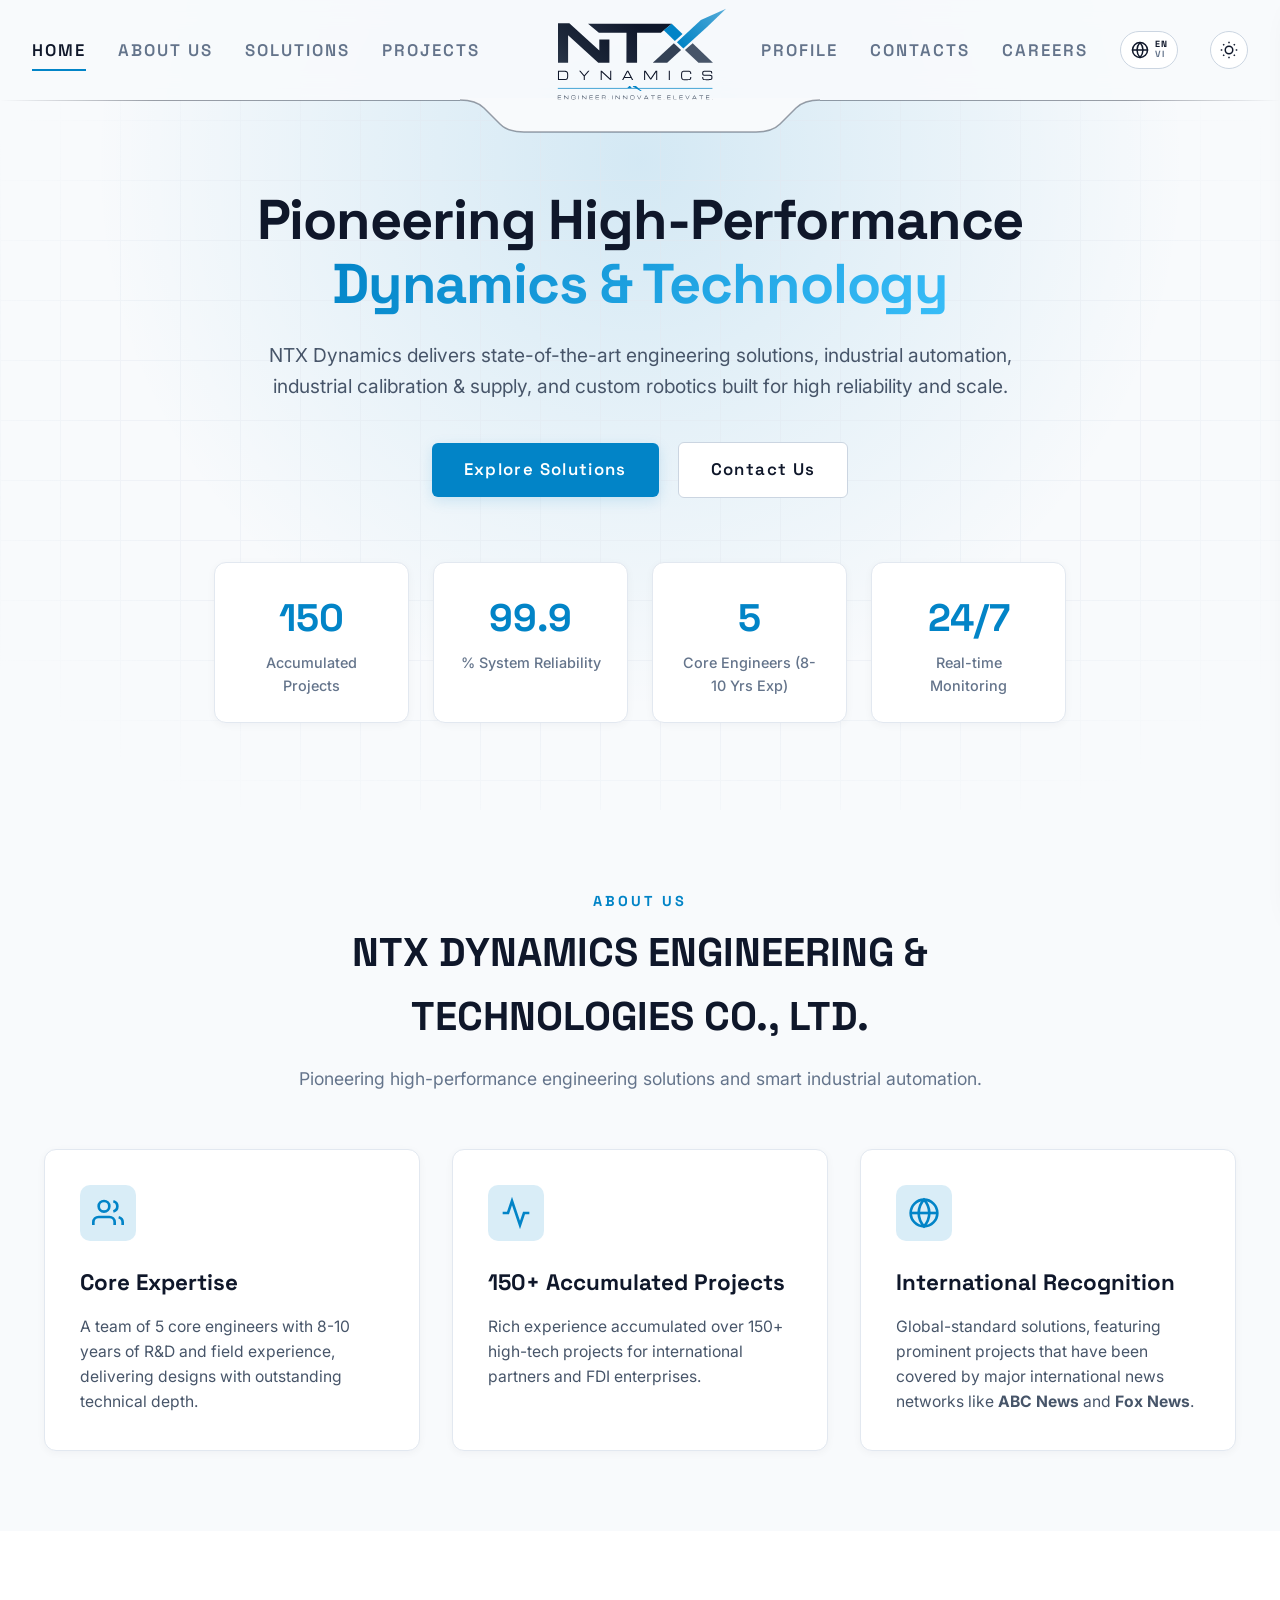
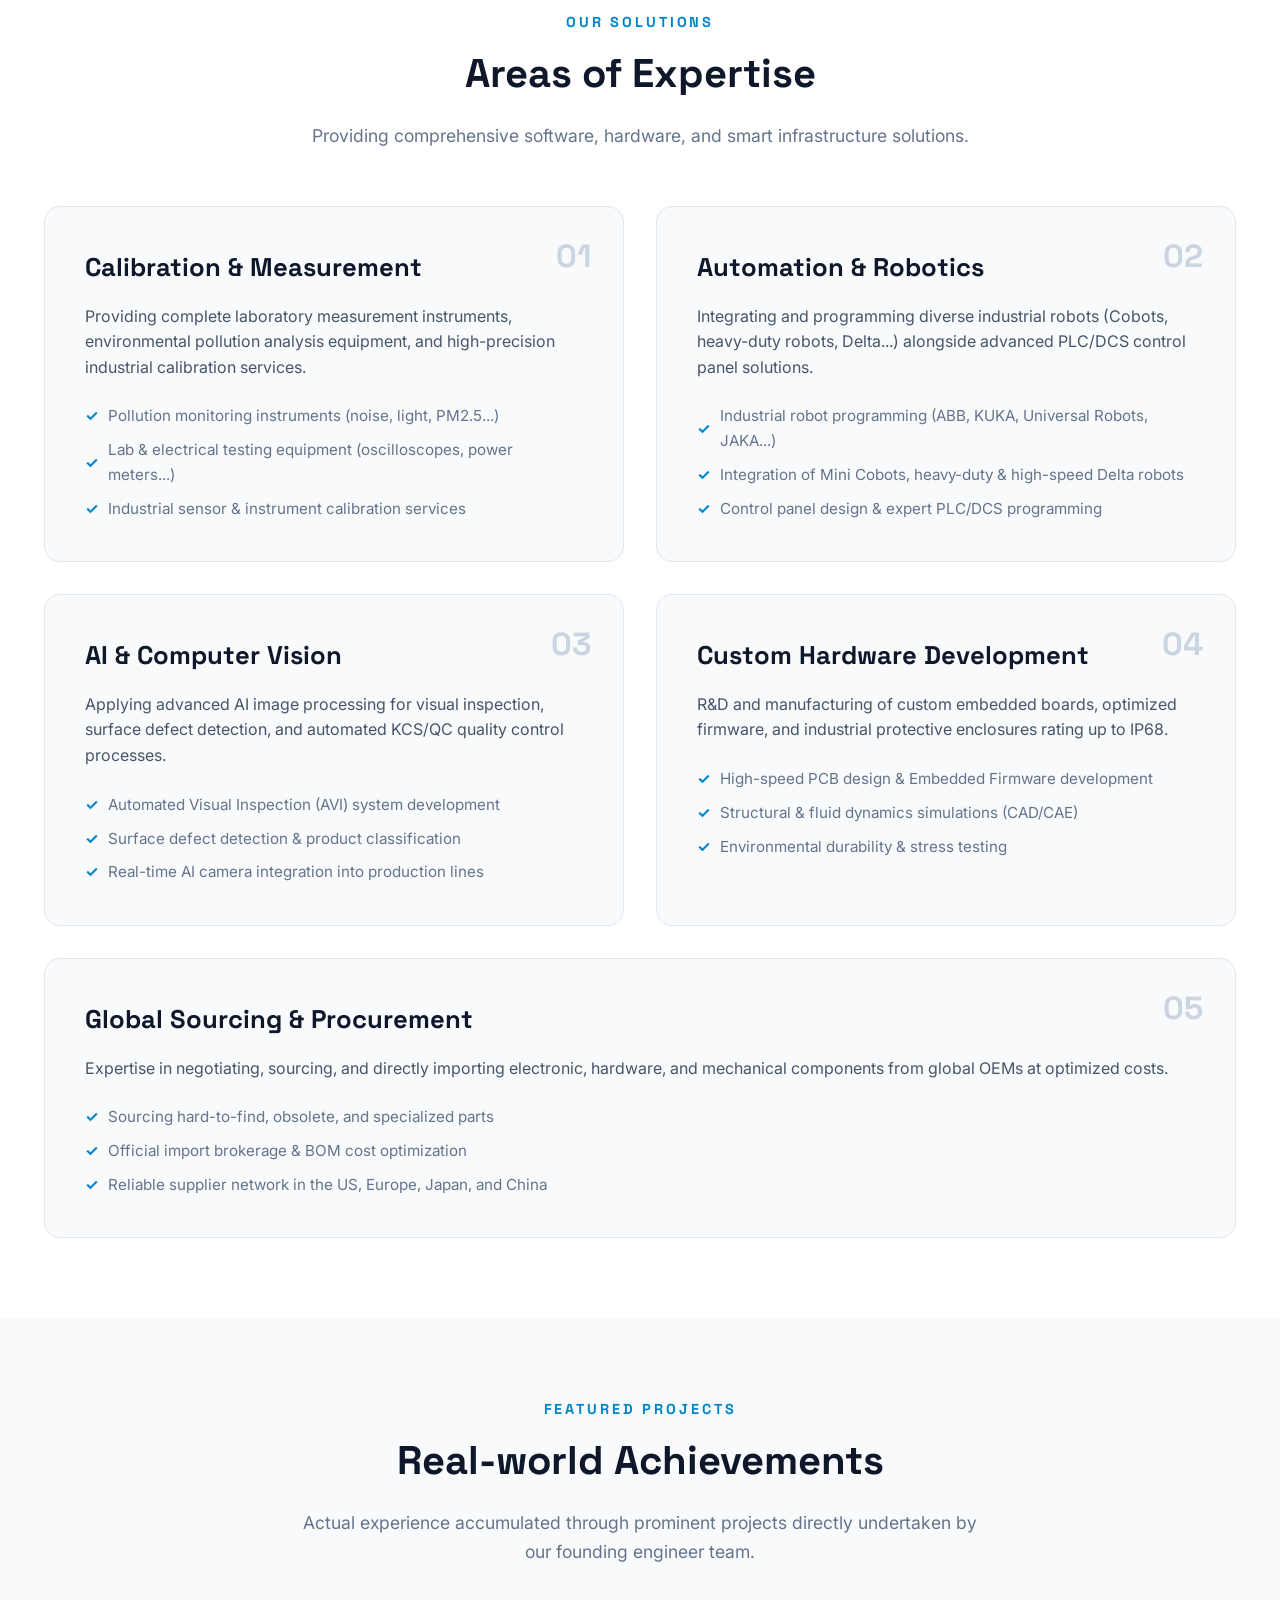
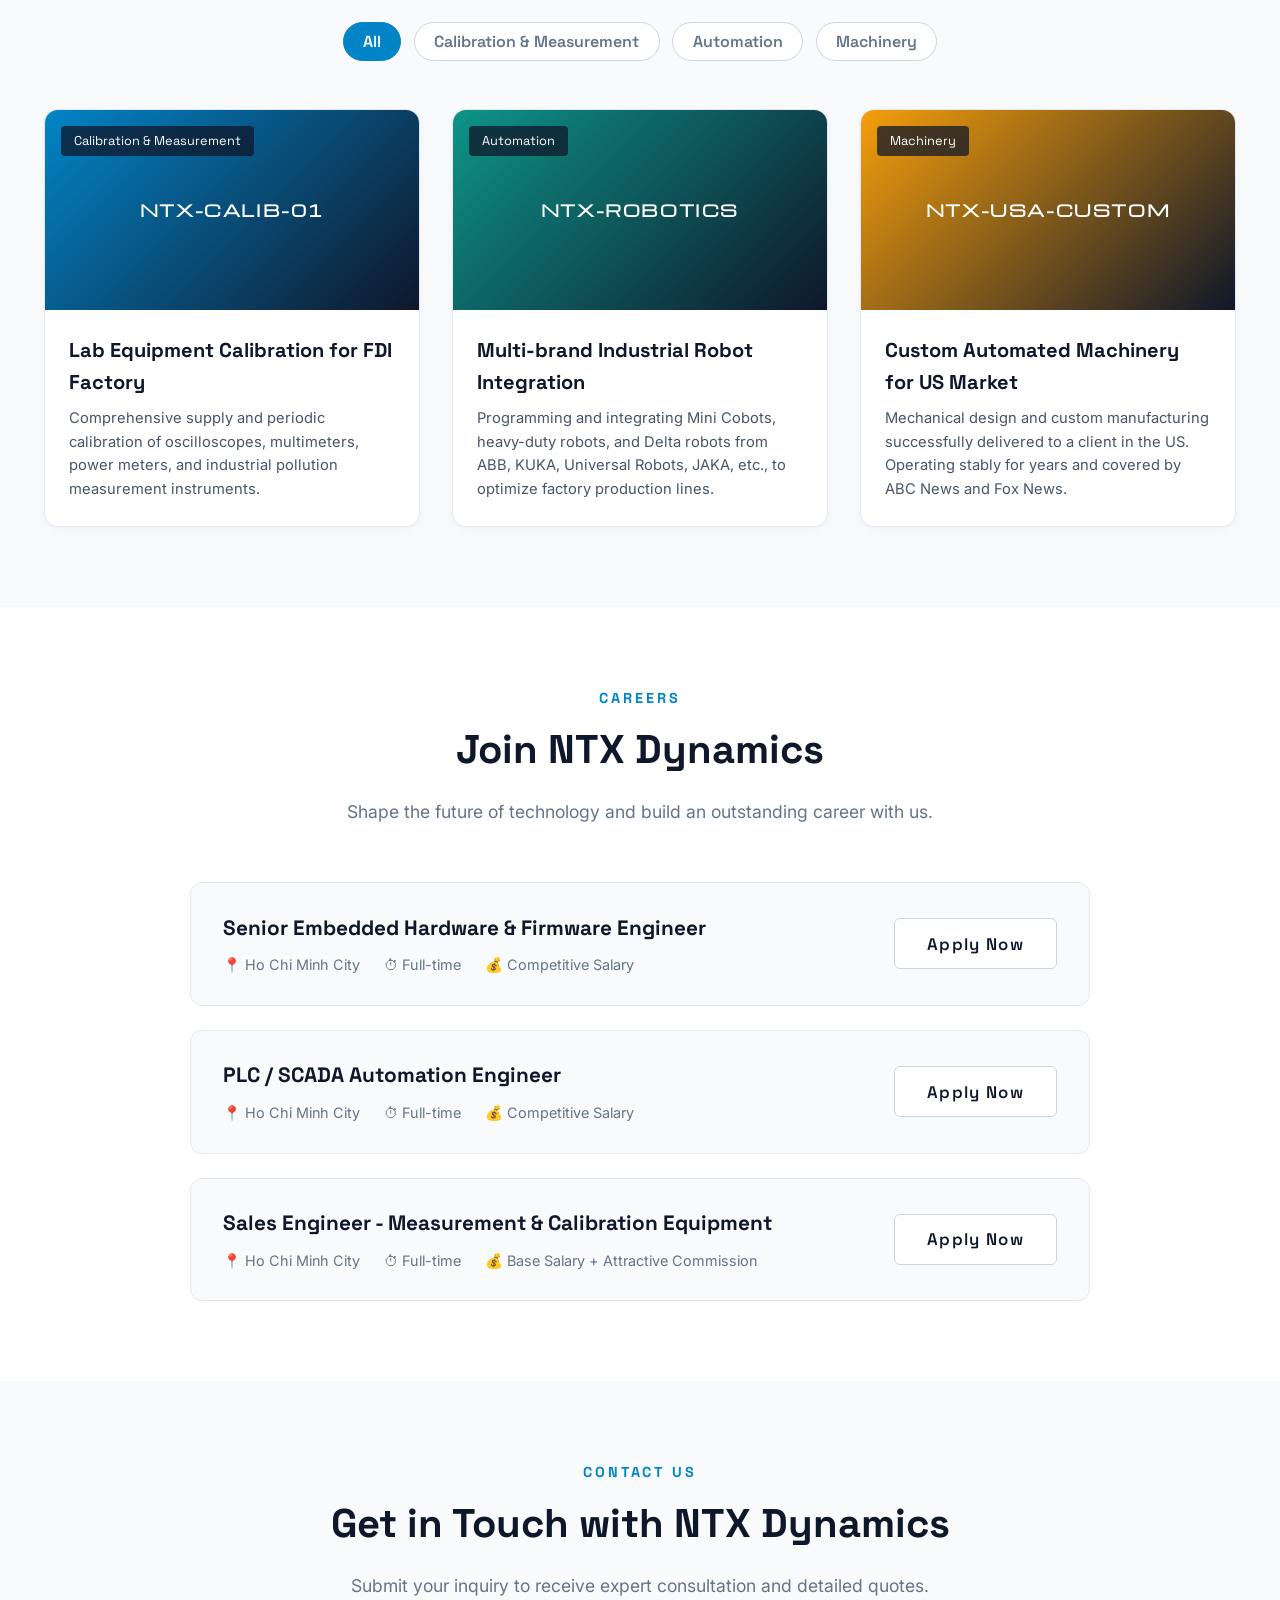
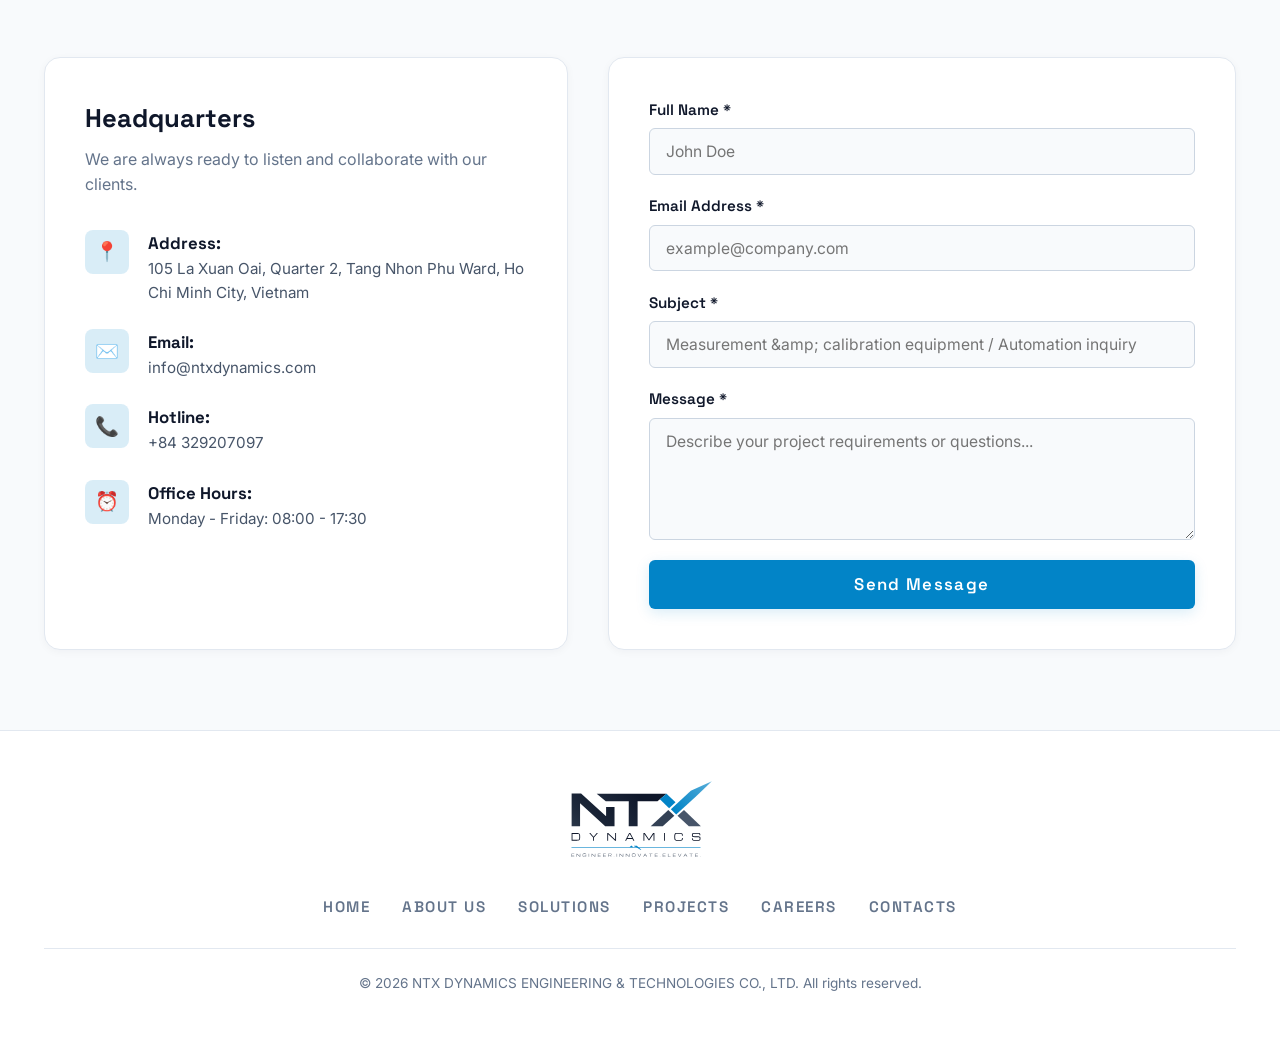
==== index.html @ a2fe502b "Add files via upload" ====
<!DOCTYPE html>
<html lang="vi">
<head>
  <meta charset="UTF-8" />
  <meta name="viewport" content="width=device-width, initial-scale=1.0" />
  <title>NTX Dynamics | Engineer. Innovate. Elevate.</title>
  <meta name="description" content="NTX Dynamics - Leading provider of industrial engineering, calibration and measurement equipment supply, AI automation, and advanced tech dynamics." />
  <!-- Google Fonts -->
  <link rel="preconnect" href="https://fonts.googleapis.com">
  <link rel="preconnect" href="https://fonts.gstatic.com" crossorigin>
  <link href="https://fonts.googleapis.com/css2?family=Inter:wght@300;400;500;600;700&family=Michroma&family=Space+Grotesk:wght@500;600;700&display=swap" rel="stylesheet">
  <link rel="stylesheet" href="styles.css" />
</head>
<body class="light-theme">

  <!-- TOP NOTCHED HEADER NAVIGATION -->
  <header class="site-header" id="site-header">
    <div class="header-inner">
      <nav class="nav-group nav-left">
        <a href="#home" class="nav-link active" data-i18n="nav_home">HOME</a>
        <a href="#about" class="nav-link" data-i18n="nav_about">ABOUT US</a>
        <a href="#solutions" class="nav-link" data-i18n="nav_solutions">SOLUTIONS</a>
        <a href="#projects" class="nav-link" data-i18n="nav_projects">PROJECTS</a>
      </nav>

      <div class="notch-center-container">
        <div class="notch-frame">
          <a href="#home" class="notch-logo-link" title="NTX Dynamics">
            <img src="logo-light.svg" alt="NTX Dynamics Logo" id="header-logo" class="header-logo" />
          </a>
        </div>
      </div>

      <nav class="nav-group nav-right">
        <a href="profile.html" class="nav-link" data-i18n="nav_profile">PROFILE</a>
        <a href="#contacts" class="nav-link" data-i18n="nav_contacts">CONTACTS</a>
        <a href="#careers" class="nav-link" data-i18n="nav_careers">CAREERS</a>
        
        <!-- LANGUAGE SWITCHER -->
        <button id="lang-toggle" class="lang-toggle-btn" title="Switch Language / Chọn ngôn ngữ">
          <svg class="globe-icon" viewBox="0 0 24 24" width="18" height="18" fill="none" stroke="currentColor" stroke-width="2" stroke-linecap="round" stroke-linejoin="round">
            <circle cx="12" cy="12" r="10"></circle>
            <line x1="2" y1="12" x2="22" y2="12"></line>
            <path d="M12 2a15.3 15.3 0 0 1 4 10 15.3 15.3 0 0 1-4 10 15.3 15.3 0 0 1-4-10 15.3 15.3 0 0 1 4-10z"></path>
          </svg>
          <div class="lang-text-stack">
            <span class="lang-en active">EN</span>
            <span class="lang-vi">VI</span>
          </div>
        </button>

        <button id="theme-toggle" class="theme-toggle-btn" title="Toggle light/dark mode">
          <svg class="sun-icon" viewBox="0 0 24 24" width="18" height="18" fill="none" stroke="currentColor" stroke-width="2"><circle cx="12" cy="12" r="5"></circle><path d="M12 1v2M12 21v2M4.22 4.22l1.42 1.42M18.36 18.36l1.42 1.42M1 12h2M21 12h2M4.22 19.78l1.42-1.42M18.36 5.64l1.42-1.42"></path></svg>
          <svg class="moon-icon" viewBox="0 0 24 24" width="18" height="18" fill="none" stroke="currentColor" stroke-width="2"><path d="M21 12.79A9 9 0 1 1 11.21 3 7 7 0 0 0 21 12.79z"></path></svg>
        </button>
        <button id="mobile-menu-btn" class="mobile-menu-btn" aria-label="Open Navigation Menu">
          <span></span><span></span><span></span>
        </button>
      </nav>
    </div>

    <!-- HEADER NOTCH BORDER LINE (45° SLOPES, ROUNDED CORNERS, FADED EDGES) -->
    <div class="header-notch-line-wrapper">
      <div class="notch-line-left"></div>
      <svg class="header-notch-svg" viewBox="0 0 360 36">
        <path class="header-notch-fill" d="M 0,0 L 360,0 L 360,2 Q 344,2 336,10 L 320,26 Q 312,34 296,34 L 64,34 Q 48,34 40,26 L 24,10 Q 16,2 0,2 Z" />
        <path class="header-notch-path" d="M 0,2 Q 16,2 24,10 L 40,26 Q 48,34 64,34 L 296,34 Q 312,34 320,26 L 336,10 Q 344,2 360,2" />
      </svg>
      <div class="notch-line-right"></div>
    </div>
  </header>

  <!-- MOBILE NAVIGATION DRAWER -->
  <div class="mobile-nav-overlay" id="mobile-nav-overlay"></div>
  <div class="mobile-nav-drawer" id="mobile-nav-drawer">
    <div class="mobile-drawer-header">
      <img src="logo-light.svg" alt="NTX Dynamics Logo" class="mobile-logo" id="mobile-logo" />
      <button class="mobile-close-btn" id="mobile-close-btn">&times;</button>
    </div>
    <ul class="mobile-nav-links">
      <li><a href="#home" class="mobile-link active" data-i18n="nav_home">HOME</a></li>
      <li><a href="#about" class="mobile-link" data-i18n="nav_about">ABOUT US</a></li>
      <li><a href="#solutions" class="mobile-link" data-i18n="nav_solutions">SOLUTIONS</a></li>
      <li><a href="#projects" class="mobile-link" data-i18n="nav_projects">PROJECTS</a></li>
      <li><a href="profile.html" class="mobile-link" data-i18n="nav_profile">PROFILE</a></li>
      <li><a href="#contacts" class="mobile-link" data-i18n="nav_contacts">CONTACTS</a></li>
      <li><a href="#careers" class="mobile-link" data-i18n="nav_careers">CAREERS</a></li>
    </ul>
  </div>

  <!-- MAIN CONTENT -->
  <main>
    <!-- HERO SECTION -->
    <section id="home" class="hero-section">
      <div class="hero-bg-grid"></div>
      <div class="hero-glow"></div>
      <div class="container hero-container">
        <h1 class="hero-title" data-i18n="hero_title">Pioneering High-Performance <span class="accent-text">Dynamics & Technology</span></h1>
        <p class="hero-subtitle" data-i18n="hero_subtitle">
          NTX Dynamics delivers state-of-the-art engineering solutions, industrial automation, industrial calibration & supply, and custom robotics built for high reliability and scale.
        </p>

        <div class="hero-actions">
          <a href="#solutions" class="btn btn-primary" data-i18n="btn_explore">Explore Solutions</a>
          <a href="#contacts" class="btn btn-outline" data-i18n="btn_contact">Contact Us</a>
        </div>

        <!-- METRICS COUNTER BAR -->
        <div class="metrics-grid">
          <div class="metric-card">
            <div class="metric-number" data-target="150">0</div>
            <div class="metric-label" data-i18n="metric_projects">Accumulated Projects</div>
          </div>
          <div class="metric-card">
            <div class="metric-number" data-target="99.9">0</div>
            <div class="metric-label" data-i18n="metric_reliability">% System Reliability</div>
          </div>
          <div class="metric-card">
            <div class="metric-number" data-target="5">0</div>
            <div class="metric-label" data-i18n="metric_engineers">Core Engineers (8-10 Yrs Exp)</div>
          </div>
          <div class="metric-card">
            <div class="metric-number" data-target="24" data-suffix="/7">0</div>
            <div class="metric-label" data-i18n="metric_monitoring">Real-time Monitoring</div>
          </div>
        </div>
      </div>
    </section>

    <!-- ABOUT US SECTION -->
    <section id="about" class="about-section">
      <div class="container">
        <div class="section-header">
          <span class="section-tag" data-i18n="tag_about">ABOUT US</span>
          <h2 class="section-title" data-i18n="title_about">NTX DYNAMICS ENGINEERING &amp; TECHNOLOGIES CO., LTD.</h2>
          <p class="section-desc" data-i18n="desc_about">Pioneering high-performance engineering solutions and smart industrial automation.</p>
        </div>

        <div class="about-grid">
          <div class="about-card">
            <div class="about-icon">
              <svg viewBox="0 0 24 24" width="32" height="32" fill="none" stroke="currentColor" stroke-width="2"><path d="M17 21v-2a4 4 0 0 0-4-4H5a4 4 0 0 0-4 4v2"></path><circle cx="9" cy="7" r="4"></circle><path d="M23 21v-2a4 4 0 0 0-3-3.87"></path><path d="M16 3.13a4 4 0 0 1 0 7.75"></path></svg>
            </div>
            <h3 data-i18n="about_card1_title">Core Expertise</h3>
            <p data-i18n="about_card1_desc">A team of 5 core engineers with 8-10 years of R&D and field experience, delivering designs with outstanding technical depth.</p>
          </div>

          <div class="about-card">
            <div class="about-icon">
              <svg viewBox="0 0 24 24" width="32" height="32" fill="none" stroke="currentColor" stroke-width="2"><polyline points="22 12 18 12 15 21 9 3 6 12 2 12"></polyline></svg>
            </div>
            <h3 data-i18n="about_card2_title">150+ Accumulated Projects</h3>
            <p data-i18n="about_card2_desc">Rich experience accumulated over 150+ high-tech projects for international partners and FDI enterprises.</p>
          </div>

          <div class="about-card">
            <div class="about-icon">
              <svg viewBox="0 0 24 24" width="32" height="32" fill="none" stroke="currentColor" stroke-width="2"><circle cx="12" cy="12" r="10"></circle><line x1="2" y1="12" x2="22" y2="12"></line><path d="M12 2a15.3 15.3 0 0 1 4 10 15.3 15.3 0 0 1-4 10 15.3 15.3 0 0 1-4-10 15.3 15.3 0 0 1 4-10z"></path></svg>
            </div>
            <h3 data-i18n="about_card3_title">International Recognition</h3>
            <p data-i18n="about_card3_desc">Global-standard solutions, featuring prominent projects that have been covered by major international news networks like <strong>ABC News</strong> and <strong>Fox News</strong>.</p>
          </div>
        </div>
      </div>
    </section>

    <!-- SOLUTIONS SECTION -->
    <section id="solutions" class="solutions-section">
      <div class="container">
        <div class="section-header">
          <span class="section-tag" data-i18n="tag_solutions">OUR SOLUTIONS</span>
          <h2 class="section-title" data-i18n="title_solutions">Areas of Expertise</h2>
          <p class="section-desc" data-i18n="desc_solutions">Providing comprehensive software, hardware, and smart infrastructure solutions.</p>
        </div>

        <div class="solutions-grid">
          <div class="solution-card">
            <div class="solution-badge">01</div>
            <h3 data-i18n="sol1_title">Calibration &amp; Measurement</h3>
            <p data-i18n="sol1_desc">Providing complete laboratory measurement instruments, environmental pollution analysis equipment, and high-precision industrial calibration services.</p>
            <ul class="solution-list">
              <li data-i18n="sol1_li1">Pollution monitoring instruments (noise, light, PM2.5...)</li>
              <li data-i18n="sol1_li2">Lab &amp; electrical testing equipment (oscilloscopes, power meters...)</li>
              <li data-i18n="sol1_li3">Industrial sensor &amp; instrument calibration services</li>
            </ul>
          </div>

          <div class="solution-card">
            <div class="solution-badge">02</div>
            <h3 data-i18n="sol2_title">Automation &amp; Robotics</h3>
            <p data-i18n="sol2_desc">Integrating and programming diverse industrial robots (Cobots, heavy-duty robots, Delta...) alongside advanced PLC/DCS control panel solutions.</p>
            <ul class="solution-list">
              <li data-i18n="sol2_li1">Industrial robot programming (ABB, KUKA, Universal Robots, JAKA...)</li>
              <li data-i18n="sol2_li2">Integration of Mini Cobots, heavy-duty &amp; high-speed Delta robots</li>
              <li data-i18n="sol2_li3">Control panel design &amp; expert PLC/DCS programming</li>
            </ul>
          </div>

          <div class="solution-card">
            <div class="solution-badge">03</div>
            <h3 data-i18n="sol3_title">AI &amp; Computer Vision</h3>
            <p data-i18n="sol3_desc">Applying advanced AI image processing for visual inspection, surface defect detection, and automated KCS/QC quality control processes.</p>
            <ul class="solution-list">
              <li data-i18n="sol3_li1">Automated Visual Inspection (AVI) system development</li>
              <li data-i18n="sol3_li2">Surface defect detection &amp; product classification</li>
              <li data-i18n="sol3_li3">Real-time AI camera integration into production lines</li>
            </ul>
          </div>

          <div class="solution-card">
            <div class="solution-badge">04</div>
            <h3 data-i18n="sol4_title">Custom Hardware Development</h3>
            <p data-i18n="sol4_desc">R&amp;D and manufacturing of custom embedded boards, optimized firmware, and industrial protective enclosures rating up to IP68.</p>
            <ul class="solution-list">
              <li data-i18n="sol4_li1">High-speed PCB design &amp; Embedded Firmware development</li>
              <li data-i18n="sol4_li2">Structural &amp; fluid dynamics simulations (CAD/CAE)</li>
              <li data-i18n="sol4_li3">Environmental durability &amp; stress testing</li>
            </ul>
          </div>

          <div class="solution-card full-width">
            <div class="solution-badge">05</div>
            <h3 data-i18n="sol5_title">Global Sourcing &amp; Procurement</h3>
            <p data-i18n="sol5_desc">Expertise in negotiating, sourcing, and directly importing electronic, hardware, and mechanical components from global OEMs at optimized costs.</p>
            <ul class="solution-list">
              <li data-i18n="sol5_li1">Sourcing hard-to-find, obsolete, and specialized parts</li>
              <li data-i18n="sol5_li2">Official import brokerage &amp; BOM cost optimization</li>
              <li data-i18n="sol5_li3">Reliable supplier network in the US, Europe, Japan, and China</li>
            </ul>
          </div>
        </div>
      </div>
    </section>

    <!-- PROJECTS SECTION -->
    <section id="projects" class="projects-section">
      <div class="container">
        <div class="section-header">
          <span class="section-tag" data-i18n="tag_projects">FEATURED PROJECTS</span>
          <h2 class="section-title" data-i18n="title_projects">Real-world Achievements</h2>
          <p class="section-desc" data-i18n="desc_projects">Actual experience accumulated through prominent projects directly undertaken by our founding engineer team.</p>
        </div>

        <!-- Filter Controls -->
        <div class="project-filters">
          <button class="filter-btn active" data-filter="all" data-i18n="filter_all">All</button>
          <button class="filter-btn" data-filter="calibration" data-i18n="filter_calibration">Calibration &amp; Measurement</button>
          <button class="filter-btn" data-filter="automation" data-i18n="filter_automation">Automation</button>
          <button class="filter-btn" data-filter="machinery" data-i18n="filter_machinery">Machinery</button>
        </div>

        <div class="projects-grid">
          <div class="project-card" data-category="calibration">
            <div class="project-img-box">
              <div class="project-img-placeholder calib-bg">
                <span>NTX-CALIB-01</span>
              </div>
              <span class="project-category" data-i18n="filter_calibration">Calibration &amp; Measurement</span>
            </div>
            <div class="project-content">
              <h3 data-i18n="proj1_title">Lab Equipment Calibration for FDI Factory</h3>
              <p data-i18n="proj1_desc">Comprehensive supply and periodic calibration of oscilloscopes, multimeters, power meters, and industrial pollution measurement instruments.</p>
            </div>
          </div>

          <div class="project-card" data-category="automation">
            <div class="project-img-box">
              <div class="project-img-placeholder auto-bg">
                <span>NTX-ROBOTICS</span>
              </div>
              <span class="project-category" data-i18n="filter_automation">Automation</span>
            </div>
            <div class="project-content">
              <h3 data-i18n="proj2_title">Multi-brand Industrial Robot Integration</h3>
              <p data-i18n="proj2_desc">Programming and integrating Mini Cobots, heavy-duty robots, and Delta robots from ABB, KUKA, Universal Robots, JAKA, etc., to optimize factory production lines.</p>
            </div>
          </div>

          <div class="project-card" data-category="machinery">
            <div class="project-img-box">
              <div class="project-img-placeholder machine-bg">
                <span>NTX-USA-CUSTOM</span>
              </div>
              <span class="project-category" data-i18n="filter_machinery">Machinery</span>
            </div>
            <div class="project-content">
              <h3 data-i18n="proj3_title">Custom Automated Machinery for US Market</h3>
              <p data-i18n="proj3_desc">Mechanical design and custom manufacturing successfully delivered to a client in the US. Operating stably for years and covered by ABC News and Fox News.</p>
            </div>
          </div>
        </div>
      </div>
    </section>

    <!-- CAREERS SECTION -->
    <section id="careers" class="careers-section">
      <div class="container">
        <div class="section-header">
          <span class="section-tag" data-i18n="tag_careers">CAREERS</span>
          <h2 class="section-title" data-i18n="title_careers">Join NTX Dynamics</h2>
          <p class="section-desc" data-i18n="desc_careers">Shape the future of technology and build an outstanding career with us.</p>
        </div>

        <div class="jobs-list">
          <div class="job-card">
            <div class="job-info">
              <h3 data-i18n="job1_title">Senior Embedded Hardware &amp; Firmware Engineer</h3>
              <div class="job-meta">
                <span data-i18n="job1_city">📍 Ho Chi Minh City</span>
                <span data-i18n="job1_type">⏱ Full-time</span>
                <span data-i18n="job1_salary">💰 Competitive Salary</span>
              </div>
            </div>
            <button class="btn btn-outline apply-btn" data-job="Senior Embedded Engineer" data-i18n="btn_apply">Apply Now</button>
          </div>

          <div class="job-card">
            <div class="job-info">
              <h3 data-i18n="job2_title">PLC / SCADA Automation Engineer</h3>
              <div class="job-meta">
                <span data-i18n="job2_city">📍 Ho Chi Minh City</span>
                <span data-i18n="job2_type">⏱ Full-time</span>
                <span data-i18n="job2_salary">💰 Competitive Salary</span>
              </div>
            </div>
            <button class="btn btn-outline apply-btn" data-job="PLC/SCADA Automation Engineer" data-i18n="btn_apply">Apply Now</button>
          </div>

          <div class="job-card">
            <div class="job-info">
              <h3 data-i18n="job3_title">Sales Engineer - Measurement &amp; Calibration Equipment</h3>
              <div class="job-meta">
                <span data-i18n="job3_city">📍 Ho Chi Minh City</span>
                <span data-i18n="job3_type">⏱ Full-time</span>
                <span data-i18n="job3_salary">💰 Base Salary + Attractive Commission</span>
              </div>
            </div>
            <button class="btn btn-outline apply-btn" data-job="Sales Engineer - Calibration" data-i18n="btn_apply">Apply Now</button>
          </div>
        </div>
      </div>
    </section>

    <!-- CONTACTS SECTION -->
    <section id="contacts" class="contacts-section">
      <div class="container">
        <div class="section-header">
          <span class="section-tag" data-i18n="tag_contacts">CONTACT US</span>
          <h2 class="section-title" data-i18n="title_contacts">Get in Touch with NTX Dynamics</h2>
          <p class="section-desc" data-i18n="desc_contacts">Submit your inquiry to receive expert consultation and detailed quotes.</p>
        </div>

        <div class="contacts-grid">
          <div class="contact-info-card">
            <h3 data-i18n="contacts_hq">Headquarters</h3>
            <p class="contact-sub" data-i18n="contacts_sub">We are always ready to listen and collaborate with our clients.</p>

            <div class="info-item">
              <div class="info-icon">📍</div>
              <div>
                <strong data-i18n="contacts_address_label">Address:</strong>
                <p data-i18n="contacts_address">105 La Xuan Oai, Quarter 2, Tang Nhon Phu Ward, Ho Chi Minh City, Vietnam</p>
              </div>
            </div>

            <div class="info-item">
              <div class="info-icon">✉️</div>
              <div>
                <strong data-i18n="contacts_email_label">Email:</strong>
                <p>info@ntxdynamics.com</p>
              </div>
            </div>

            <div class="info-item">
              <div class="info-icon">📞</div>
              <div>
                <strong data-i18n="contacts_hotline_label">Hotline:</strong>
                <p>+84 329207097</p>
              </div>
            </div>

            <div class="info-item">
              <div class="info-icon">⏰</div>
              <div>
                <strong data-i18n="contacts_hours_label">Office Hours:</strong>
                <p data-i18n="contacts_hours">Monday - Friday: 08:00 - 17:30</p>
              </div>
            </div>
          </div>

          <div class="contact-form-card">
            <form id="contact-form" class="contact-form">
              <div class="form-group">
                <label for="name" data-i18n="form_name">Full Name *</label>
                <input type="text" id="name" required placeholder="John Doe" data-i18n="form_name_ph" />
              </div>

              <div class="form-group">
                <label for="email" data-i18n="form_email">Email Address *</label>
                <input type="email" id="email" required placeholder="example@company.com" />
              </div>

              <div class="form-group">
                <label for="subject" data-i18n="form_subject">Subject *</label>
                <input type="text" id="subject" required placeholder="Measurement &amp; calibration equipment / Automation inquiry" data-i18n="form_subject_ph" />
              </div>

              <div class="form-group">
                <label for="message" data-i18n="form_message">Message *</label>
                <textarea id="message" rows="5" required placeholder="Describe your project requirements or questions..." data-i18n="form_message_ph"></textarea>
              </div>

              <button type="submit" class="btn btn-primary btn-block" id="form-submit-btn" data-i18n="btn_send">Send Message</button>
              <div id="form-response" class="form-response"></div>
            </form>
          </div>
        </div>
      </div>
    </section>
  </main>

  <!-- FOOTER -->
  <footer class="site-footer">
    <div class="container footer-container">
      <div class="footer-brand">
        <img src="logo-light.svg" alt="NTX Dynamics Logo" class="footer-logo" id="footer-logo" />
      </div>

      <div class="footer-links">
        <a href="#home">HOME</a>
        <a href="#about">ABOUT US</a>
        <a href="#solutions">SOLUTIONS</a>
        <a href="#projects">PROJECTS</a>
        <a href="#careers">CAREERS</a>
        <a href="#contacts">CONTACTS</a>
      </div>

      <div class="footer-copy" data-i18n="footer_copy">
        &copy; 2026 NTX DYNAMICS ENGINEERING &amp; TECHNOLOGIES CO., LTD. All rights reserved.
      </div>
    </div>
  </footer>

  <!-- APPLICATION MODAL -->
  <div class="modal-backdrop" id="job-modal">
    <div class="modal-box">
      <button class="modal-close" id="modal-close-btn">&times;</button>
      <h3 class="modal-title" data-i18n="modal_title">Apply for <span id="modal-job-title" class="accent-text"></span></h3>
      <p class="modal-sub" data-i18n="modal_sub">Please fill out the form below to submit your application directly to NTX Dynamics HR.</p>
      
      <form id="job-form" class="modal-form">
        <div class="form-group">
          <label data-i18n="modal_name">Full Name *</label>
          <input type="text" required placeholder="Enter your full name" data-i18n="modal_name_ph" />
        </div>
        <div class="form-group">
          <label data-i18n="modal_phone">Phone Number *</label>
          <input type="tel" required placeholder="0901234567" />
        </div>
        <div class="form-group">
          <label data-i18n="modal_email">Email Address *</label>
          <input type="email" required placeholder="email@example.com" />
        </div>
        <div class="form-group">
          <label data-i18n="modal_cv">CV / LinkedIn Link (optional)</label>
          <input type="url" placeholder="https://linkedin.com/in/..." />
        </div>
        <button type="submit" class="btn btn-primary btn-block" data-i18n="btn_submit_app">Submit Application</button>
      </form>
    </div>
  </div>

  <script src="script.js"></script>
</body>
</html>
---- styles.css ----
/* ==========================================================================
   NTX DYNAMICS - DESIGN SYSTEM & STYLESHEET
   ========================================================================== */

/* 1. CSS VARIABLES & THEME TOKENS */
:root {
  /* Light Theme Palette (Default matching user image) */
  --bg-primary: #f8fafc;
  --bg-secondary: #ffffff;
  --bg-card: #ffffff;
  --bg-header: rgba(248, 250, 252, 0.92);
  --notch-bg: #ffffff;
  
  --text-primary: #0f172a;
  --text-secondary: #475569;
  --text-muted: #64748b;
  
  --accent-blue: #0284c7;
  --accent-blue-hover: #0369a1;
  --accent-glow: rgba(2, 132, 199, 0.15);
  
  --border-color: #cbd5e1;
  --border-light: #e2e8f0;
  --notch-line-color: rgba(15, 23, 42, 0.4);
  
  --shadow-sm: 0 2px 8px rgba(15, 23, 42, 0.04);
  --shadow-md: 0 8px 24px rgba(15, 23, 42, 0.08);
  --shadow-lg: 0 16px 32px rgba(15, 23, 42, 0.12);
  
  --font-main: 'Inter', sans-serif;
  --font-header: 'Space Grotesk', sans-serif;
  --font-logo: 'Michroma', sans-serif;
  
  --header-height: 100px;
  --transition-fast: 0.2s ease;
  --transition-normal: 0.3s ease;
}

/* Dark Theme Variables */
body.dark-theme {
  --bg-primary: #090d16;
  --bg-secondary: #111827;
  --bg-card: #1e293b;
  --bg-header: rgba(9, 13, 22, 0.92);
  --notch-bg: #111827;
  
  --text-primary: #f8fafc;
  --text-secondary: #cbd5e1;
  --text-muted: #94a3b8;
  
  --accent-blue: #38bdf8;
  --accent-blue-hover: #7dd3fc;
  --accent-glow: rgba(56, 189, 248, 0.2);
  
  --border-color: #334155;
  --border-light: #1e293b;
  --notch-line-color: rgba(248, 250, 252, 0.4);
  
  --shadow-sm: 0 2px 8px rgba(0, 0, 0, 0.3);
  --shadow-md: 0 8px 24px rgba(0, 0, 0, 0.4);
  --shadow-lg: 0 16px 32px rgba(0, 0, 0, 0.5);
}

/* 2. BASE & RESET */
* {
  margin: 0;
  padding: 0;
  box-sizing: border-box;
}

html {
  scroll-behavior: smooth;
  font-size: 16px;
}

body {
  font-family: var(--font-main);
  background-color: var(--bg-primary);
  color: var(--text-primary);
  line-height: 1.6;
  overflow-x: hidden;
  transition: background-color var(--transition-normal), color var(--transition-normal);
}

.container {
  max-width: 1240px;
  margin: 0 auto;
  padding: 0 1.5rem;
}

a {
  color: inherit;
  text-decoration: none;
  transition: color var(--transition-fast);
}

button {
  font-family: inherit;
  cursor: pointer;
  border: none;
  outline: none;
  background: none;
}

/* 3. HEADER NAVIGATION - MATCHING SCREENSHOT EXACTLY */
.site-header {
  position: fixed;
  top: 0;
  left: 0;
  right: 0;
  height: var(--header-height);
  background: var(--bg-header);
  backdrop-filter: blur(12px);
  -webkit-backdrop-filter: blur(12px);
  z-index: 1000;
  transition: background-color var(--transition-normal);
}

.header-inner {
  max-width: 1300px;
  margin: 0 auto;
  height: 100%;
  display: flex;
  align-items: center;
  justify-content: space-between;
  padding: 0 2rem;
  position: relative;
}

.nav-group {
  display: flex;
  align-items: center;
  gap: 2rem;
  z-index: 5;
}

.nav-link {
  font-family: var(--font-header);
  font-size: 1.05rem;
  font-weight: 600;
  letter-spacing: 0.12em;
  color: var(--text-muted);
  text-transform: uppercase;
  position: relative;
  padding: 0.5rem 0;
  transition: color var(--transition-fast);
}

.nav-link:hover,
.nav-link.active {
  color: var(--text-primary);
}

.nav-link::after {
  content: '';
  position: absolute;
  bottom: 0;
  left: 0;
  width: 0%;
  height: 2px;
  background: var(--accent-blue);
  transition: width var(--transition-fast);
}

.nav-link.active::after,
.nav-link:hover::after {
  width: 100%;
}

/* CENTER NOTCHED CONTAINER */
.notch-center-container {
  position: absolute;
  left: 50%;
  transform: translateX(-50%);
  top: 0;
  height: 100%;
  display: flex;
  align-items: flex-start;
  justify-content: center;
  z-index: 20;
}

.notch-frame {
  position: relative;
  padding: 6px 36px 10px 36px;
  display: flex;
  align-items: center;
  justify-content: center;
}

.notch-logo-link {
  display: flex;
  align-items: center;
  justify-content: center;
}

.header-logo {
  height: 96px;
  width: auto;
  display: block;
  transition: opacity var(--transition-fast);
}

.header-logo:hover {
  opacity: 0.9;
}

/* HEADER NOTCH BORDER LINE (45° SLOPES, ROUNDED CORNERS, FADED EDGES) */
.header-notch-line-wrapper {
  position: absolute;
  top: 100%;
  margin-top: -2px;
  left: 0;
  right: 0;
  height: 36px;
  display: flex;
  align-items: flex-start;
  justify-content: center;
  pointer-events: none;
  z-index: 15;
  mask-image: linear-gradient(to right, transparent 0%, #000 12%, #000 88%, transparent 100%);
  -webkit-mask-image: linear-gradient(to right, transparent 0%, #000 12%, #000 88%, transparent 100%);
}

.notch-line-left,
.notch-line-right {
  flex: 1;
  height: 1.5px;
  background-color: var(--notch-line-color);
  margin-top: 1.5px;
  transition: background-color var(--transition-normal);
}

.header-notch-svg {
  width: 360px;
  height: 36px;
  flex-shrink: 0;
  display: block;
}

.header-notch-fill {
  fill: var(--bg-primary);
  transition: fill var(--transition-normal);
}

.header-notch-path {
  stroke: var(--notch-line-color);
  stroke-width: 1.5px;
  fill: none;
  transition: stroke var(--transition-normal);
}

/* THEME TOGGLE & BUTTONS */
.theme-toggle-btn {
  display: flex;
  align-items: center;
  justify-content: center;
  width: 38px;
  height: 38px;
  border-radius: 50%;
  border: 1px solid var(--border-color);
  color: var(--text-primary);
  background: var(--bg-card);
  transition: all var(--transition-fast);
}

.theme-toggle-btn:hover {
  border-color: var(--accent-blue);
  color: var(--accent-blue);
  transform: scale(1.05);
}

.sun-icon { display: block; }
.moon-icon { display: none; }

body.dark-theme .sun-icon { display: none; }
body.dark-theme .moon-icon { display: block; }

/* LANGUAGE SWITCHER */
.lang-toggle-btn {
  display: flex;
  align-items: center;
  gap: 6px;
  background: var(--bg-card);
  border: 1px solid var(--border-color);
  border-radius: 20px;
  padding: 4px 10px;
  cursor: pointer;
  color: var(--text-primary);
  transition: all var(--transition-fast);
  height: 38px;
}

.lang-toggle-btn:hover {
  border-color: var(--accent-blue);
  color: var(--accent-blue);
  transform: scale(1.05);
}

.lang-text-stack {
  display: flex;
  flex-direction: column;
  align-items: flex-start;
  font-family: var(--font-header);
  font-size: 9px;
  font-weight: 700;
  line-height: 1.1;
  letter-spacing: 0.05em;
}

.lang-text-stack span {
  color: var(--text-muted);
  transition: color var(--transition-fast);
}

.lang-text-stack span.active {
  color: var(--text-primary);
  font-weight: 900;
}

.lang-toggle-btn:hover .lang-text-stack span.active {
  color: var(--accent-blue);
}

.mobile-menu-btn {
  display: none;
  flex-direction: column;
  gap: 5px;
  width: 32px;
  height: 32px;
  justify-content: center;
  align-items: center;
}

.mobile-menu-btn span {
  width: 24px;
  height: 2px;
  background-color: var(--text-primary);
  transition: all var(--transition-fast);
}

/* MOBILE NAV DRAWER */
.mobile-nav-overlay {
  position: fixed;
  inset: 0;
  background: rgba(0, 0, 0, 0.5);
  backdrop-filter: blur(4px);
  z-index: 1050;
  opacity: 0;
  pointer-events: none;
  transition: opacity var(--transition-normal);
}

.mobile-nav-drawer {
  position: fixed;
  top: 0;
  right: -320px;
  width: 300px;
  height: 100vh;
  background: var(--bg-card);
  z-index: 1100;
  padding: 2rem;
  box-shadow: var(--shadow-lg);
  transition: right var(--transition-normal);
  display: flex;
  flex-direction: column;
}

.mobile-nav-drawer.open {
  right: 0;
}

.mobile-nav-overlay.open {
  opacity: 1;
  pointer-events: auto;
}

.mobile-drawer-header {
  display: flex;
  align-items: center;
  justify-content: space-between;
  margin-bottom: 2.5rem;
  padding-bottom: 1rem;
  border-bottom: 1px solid var(--border-light);
}

.mobile-logo {
  height: 72px;
}

.mobile-close-btn {
  font-size: 2rem;
  color: var(--text-primary);
  line-height: 1;
}

.mobile-nav-links {
  list-style: none;
  display: flex;
  flex-direction: column;
  gap: 1.5rem;
}

.mobile-link {
  font-family: var(--font-header);
  font-size: 1.2rem;
  font-weight: 600;
  letter-spacing: 0.1em;
  color: var(--text-muted);
}

.mobile-link.active,
.mobile-link:hover {
  color: var(--accent-blue);
}

/* 4. HERO SECTION */
.hero-section {
  position: relative;
  min-height: 90vh;
  padding-top: calc(var(--header-height) + 4rem);
  padding-bottom: 4rem;
  display: flex;
  align-items: center;
  background: radial-gradient(circle at 50% 20%, var(--accent-glow) 0%, transparent 60%);
  overflow: hidden;
}

.hero-bg-grid {
  position: absolute;
  inset: 0;
  background-image: linear-gradient(var(--border-light) 1px, transparent 1px),
                    linear-gradient(90deg, var(--border-light) 1px, transparent 1px);
  background-size: 60px 60px;
  opacity: 0.4;
  mask-image: radial-gradient(ellipse 60% 60% at 50% 50%, #000 70%, transparent 100%);
  -webkit-mask-image: radial-gradient(ellipse 60% 60% at 50% 50%, #000 70%, transparent 100%);
  z-index: 1;
}

.hero-container {
  position: relative;
  z-index: 2;
  text-align: center;
  max-width: 900px;
}

.hero-badge {
  display: inline-block;
  font-family: var(--font-logo);
  font-size: 0.85rem;
  letter-spacing: 0.35em;
  color: var(--accent-blue);
  background: var(--bg-card);
  border: 1px solid var(--border-color);
  padding: 0.4rem 1.2rem;
  border-radius: 30px;
  margin-bottom: 1.5rem;
  box-shadow: var(--shadow-sm);
}

.hero-title {
  font-family: var(--font-header);
  font-size: 3.5rem;
  font-weight: 700;
  line-height: 1.15;
  margin-bottom: 1.5rem;
  letter-spacing: -0.02em;
}

.accent-text {
  color: var(--accent-blue);
  background: linear-gradient(135deg, var(--accent-blue), #38bdf8);
  -webkit-background-clip: text;
  -webkit-text-fill-color: transparent;
}

.hero-subtitle {
  font-size: 1.2rem;
  color: var(--text-secondary);
  margin-bottom: 2.5rem;
  max-width: 750px;
  margin-left: auto;
  margin-right: auto;
}

.hero-actions {
  display: flex;
  align-items: center;
  justify-content: center;
  gap: 1.2rem;
  margin-bottom: 4rem;
}

/* BUTTON STYLES */
.btn {
  display: inline-flex;
  align-items: center;
  justify-content: center;
  padding: 0.85rem 2rem;
  font-family: var(--font-header);
  font-size: 1.05rem;
  font-weight: 600;
  letter-spacing: 0.08em;
  border-radius: 6px;
  transition: all var(--transition-fast);
}

.btn-primary {
  background: var(--accent-blue);
  color: #ffffff;
  box-shadow: 0 4px 14px var(--accent-glow);
}

.btn-primary:hover {
  background: var(--accent-blue-hover);
  transform: translateY(-2px);
  box-shadow: 0 6px 20px var(--accent-glow);
}

.btn-outline {
  border: 1px solid var(--border-color);
  color: var(--text-primary);
  background: var(--bg-card);
}

.btn-outline:hover {
  border-color: var(--accent-blue);
  color: var(--accent-blue);
  transform: translateY(-2px);
}

.btn-block {
  width: 100%;
}

/* METRICS COUNTER BAR */
.metrics-grid {
  display: grid;
  grid-template-columns: repeat(4, 1fr);
  gap: 1.5rem;
  margin-top: 2rem;
}

.metric-card {
  background: var(--bg-card);
  border: 1px solid var(--border-light);
  border-radius: 12px;
  padding: 1.5rem;
  text-align: center;
  box-shadow: var(--shadow-sm);
  transition: transform var(--transition-fast);
}

.metric-card:hover {
  transform: translateY(-4px);
  border-color: var(--accent-blue);
}

.metric-number {
  font-family: var(--font-header);
  font-size: 2.4rem;
  font-weight: 700;
  color: var(--accent-blue);
  margin-bottom: 0.2rem;
}

.metric-label {
  font-size: 0.9rem;
  color: var(--text-muted);
  font-weight: 500;
}

/* 5. GENERAL SECTION LAYOUTS */
section {
  padding: 5rem 0;
  position: relative;
}

.section-header {
  text-align: center;
  max-width: 700px;
  margin: 0 auto 3.5rem auto;
}

.section-tag {
  font-family: var(--font-header);
  font-size: 0.9rem;
  font-weight: 700;
  letter-spacing: 0.2em;
  color: var(--accent-blue);
  display: block;
  margin-bottom: 0.5rem;
}

.section-title {
  font-family: var(--font-header);
  font-size: 2.5rem;
  font-weight: 700;
  margin-bottom: 1rem;
}

.section-desc {
  font-size: 1.1rem;
  color: var(--text-muted);
}

/* 6. ABOUT SECTION */
.about-grid {
  display: grid;
  grid-template-columns: repeat(3, 1fr);
  gap: 2rem;
}

.about-card {
  background: var(--bg-card);
  border: 1px solid var(--border-light);
  border-radius: 12px;
  padding: 2.2rem;
  box-shadow: var(--shadow-sm);
  transition: all var(--transition-fast);
}

.about-card:hover {
  transform: translateY(-6px);
  border-color: var(--accent-blue);
  box-shadow: var(--shadow-md);
}

.about-icon {
  width: 56px;
  height: 56px;
  background: var(--accent-glow);
  color: var(--accent-blue);
  border-radius: 10px;
  display: flex;
  align-items: center;
  justify-content: center;
  margin-bottom: 1.5rem;
}

.about-card h3 {
  font-family: var(--font-header);
  font-size: 1.4rem;
  font-weight: 700;
  margin-bottom: 0.8rem;
}

.about-card p {
  color: var(--text-secondary);
  font-size: 0.98rem;
}

/* 7. SOLUTIONS SECTION */
.solutions-section {
  background-color: var(--bg-secondary);
}

.solutions-grid {
  display: grid;
  grid-template-columns: repeat(2, 1fr);
  gap: 2rem;
}

.solution-card {
  background: var(--bg-primary);
  border: 1px solid var(--border-light);
  border-radius: 16px;
  padding: 2.5rem;
  position: relative;
  overflow: hidden;
  transition: all var(--transition-fast);
}

.solution-card:hover {
  border-color: var(--accent-blue);
  box-shadow: var(--shadow-md);
  transform: translateY(-4px);
}

.solution-card.full-width {
  grid-column: span 2;
}

.solution-badge {
  font-family: var(--font-header);
  font-size: 2rem;
  font-weight: 700;
  color: var(--border-color);
  position: absolute;
  top: 1.5rem;
  right: 2rem;
  transition: color var(--transition-fast);
}

.solution-card:hover .solution-badge {
  color: var(--accent-blue);
}

.solution-card h3 {
  font-family: var(--font-header);
  font-size: 1.6rem;
  font-weight: 700;
  margin-bottom: 1rem;
}

.solution-card p {
  color: var(--text-secondary);
  margin-bottom: 1.5rem;
}

.solution-list {
  list-style: none;
  display: flex;
  flex-direction: column;
  gap: 0.6rem;
}

.solution-list li {
  font-size: 0.95rem;
  color: var(--text-muted);
  display: flex;
  align-items: center;
  gap: 0.6rem;
}

.solution-list li::before {
  content: '✓';
  color: var(--accent-blue);
  font-weight: bold;
}

/* 8. PROJECTS SECTION */
.project-filters {
  display: flex;
  align-items: center;
  justify-content: center;
  gap: 0.8rem;
  margin-bottom: 3rem;
}

.filter-btn {
  font-family: var(--font-header);
  font-size: 1rem;
  font-weight: 600;
  padding: 0.5rem 1.2rem;
  border-radius: 20px;
  border: 1px solid var(--border-color);
  color: var(--text-muted);
  background: var(--bg-card);
  transition: all var(--transition-fast);
}

.filter-btn.active,
.filter-btn:hover {
  background: var(--accent-blue);
  color: #ffffff;
  border-color: var(--accent-blue);
}

.projects-grid {
  display: grid;
  grid-template-columns: repeat(3, 1fr);
  gap: 2rem;
}

.project-card {
  background: var(--bg-card);
  border: 1px solid var(--border-light);
  border-radius: 14px;
  overflow: hidden;
  box-shadow: var(--shadow-sm);
  transition: all var(--transition-fast);
}

.project-card:hover {
  transform: translateY(-6px);
  box-shadow: var(--shadow-md);
  border-color: var(--accent-blue);
}

.project-img-box {
  position: relative;
  height: 200px;
  overflow: hidden;
}

.project-img-placeholder {
  width: 100%;
  height: 100%;
  display: flex;
  align-items: center;
  justify-content: center;
  font-family: var(--font-logo);
  font-size: 1rem;
  letter-spacing: 0.1em;
  color: #ffffff;
  font-weight: bold;
}

.calib-bg { background: linear-gradient(135deg, #0284c7, #0f172a); }
.auto-bg { background: linear-gradient(135deg, #0d9488, #0f172a); }
.machine-bg { background: linear-gradient(135deg, #f59e0b, #0f172a); }

.project-category {
  position: absolute;
  top: 1rem;
  left: 1rem;
  background: rgba(15, 23, 42, 0.75);
  backdrop-filter: blur(4px);
  color: #ffffff;
  font-family: var(--font-header);
  font-size: 0.8rem;
  padding: 0.3rem 0.8rem;
  border-radius: 4px;
}

.project-content {
  padding: 1.5rem;
}

.project-content h3 {
  font-family: var(--font-header);
  font-size: 1.25rem;
  font-weight: 700;
  margin-bottom: 0.6rem;
}

.project-content p {
  color: var(--text-secondary);
  font-size: 0.92rem;
}

/* 9. CAREERS SECTION */
.careers-section {
  background-color: var(--bg-secondary);
}

.jobs-list {
  display: flex;
  flex-direction: column;
  gap: 1.5rem;
  max-width: 900px;
  margin: 0 auto;
}

.job-card {
  background: var(--bg-primary);
  border: 1px solid var(--border-light);
  border-radius: 12px;
  padding: 1.8rem 2rem;
  display: flex;
  align-items: center;
  justify-content: space-between;
  gap: 2rem;
  transition: all var(--transition-fast);
}

.job-card:hover {
  border-color: var(--accent-blue);
  box-shadow: var(--shadow-sm);
}

.job-info h3 {
  font-family: var(--font-header);
  font-size: 1.3rem;
  font-weight: 700;
  margin-bottom: 0.5rem;
}

.job-meta {
  display: flex;
  gap: 1.5rem;
  font-size: 0.9rem;
  color: var(--text-muted);
}

/* 10. CONTACTS SECTION */
.contacts-grid {
  display: grid;
  grid-template-columns: 1fr 1.2fr;
  gap: 2.5rem;
}

.contact-info-card,
.contact-form-card {
  background: var(--bg-card);
  border: 1px solid var(--border-light);
  border-radius: 16px;
  padding: 2.5rem;
  box-shadow: var(--shadow-sm);
}

.contact-info-card h3 {
  font-family: var(--font-header);
  font-size: 1.6rem;
  font-weight: 700;
  margin-bottom: 0.5rem;
}

.contact-sub {
  color: var(--text-muted);
  margin-bottom: 2rem;
}

.info-item {
  display: flex;
  gap: 1.2rem;
  margin-bottom: 1.5rem;
}

.info-icon {
  width: 44px;
  height: 44px;
  background: var(--accent-glow);
  border-radius: 8px;
  display: flex;
  align-items: center;
  justify-content: center;
  font-size: 1.2rem;
  flex-shrink: 0;
}

.info-item strong {
  display: block;
  font-family: var(--font-header);
  font-size: 1.05rem;
}

.info-item p {
  color: var(--text-secondary);
  font-size: 0.95rem;
}

/* FORM STYLES */
.contact-form {
  display: flex;
  flex-direction: column;
  gap: 1.2rem;
}

.form-group {
  display: flex;
  flex-direction: column;
  gap: 0.4rem;
}

.form-group label {
  font-family: var(--font-header);
  font-size: 0.95rem;
  font-weight: 600;
  color: var(--text-primary);
}

.form-group input,
.form-group textarea {
  width: 100%;
  padding: 0.8rem 1rem;
  border-radius: 6px;
  border: 1px solid var(--border-color);
  background: var(--bg-primary);
  color: var(--text-primary);
  font-family: var(--font-main);
  font-size: 0.98rem;
  transition: border-color var(--transition-fast);
}

.form-group input:focus,
.form-group textarea:focus {
  outline: none;
  border-color: var(--accent-blue);
}

.form-response {
  margin-top: 1rem;
  padding: 0.8rem 1rem;
  border-radius: 6px;
  font-size: 0.95rem;
  display: none;
}

.form-response.success {
  display: block;
  background: rgba(34, 197, 94, 0.15);
  color: #166534;
  border: 1px solid #86efac;
}

/* 11. FOOTER */
.site-footer {
  background: var(--bg-secondary);
  border-top: 1px solid var(--border-light);
  padding: 3rem 0;
}

.footer-container {
  display: flex;
  flex-direction: column;
  align-items: center;
  gap: 1.8rem;
  text-align: center;
}

.footer-brand p {
  font-family: var(--font-logo);
  font-size: 0.75rem;
  letter-spacing: 0.3em;
  color: var(--text-muted);
  margin-top: 0.6rem;
}

.footer-logo {
  height: 80px;
}

.footer-links {
  display: flex;
  gap: 2rem;
  flex-wrap: wrap;
  justify-content: center;
}

.footer-links a {
  font-family: var(--font-header);
  font-size: 0.95rem;
  font-weight: 600;
  letter-spacing: 0.1em;
  color: var(--text-muted);
}

.footer-links a:hover {
  color: var(--accent-blue);
}

.footer-copy {
  font-size: 0.85rem;
  color: var(--text-muted);
  border-top: 1px solid var(--border-light);
  padding-top: 1.5rem;
  width: 100%;
}

/* 12. MODAL STYLES */
.modal-backdrop {
  position: fixed;
  inset: 0;
  background: rgba(0, 0, 0, 0.6);
  backdrop-filter: blur(4px);
  z-index: 2000;
  display: flex;
  align-items: center;
  justify-content: center;
  padding: 1.5rem;
  opacity: 0;
  pointer-events: none;
  transition: opacity var(--transition-normal);
}

.modal-backdrop.open {
  opacity: 1;
  pointer-events: auto;
}

.modal-box {
  background: var(--bg-card);
  border: 1px solid var(--border-light);
  border-radius: 16px;
  max-width: 500px;
  width: 100%;
  padding: 2.5rem;
  position: relative;
  box-shadow: var(--shadow-lg);
  transform: translateY(20px);
  transition: transform var(--transition-normal);
}

.modal-backdrop.open .modal-box {
  transform: translateY(0);
}

.modal-close {
  position: absolute;
  top: 1.2rem;
  right: 1.5rem;
  font-size: 1.8rem;
  color: var(--text-muted);
}

.modal-title {
  font-family: var(--font-header);
  font-size: 1.5rem;
  font-weight: 700;
  margin-bottom: 0.4rem;
}

.modal-sub {
  font-size: 0.9rem;
  color: var(--text-muted);
  margin-bottom: 1.5rem;
}

.modal-form {
  display: flex;
  flex-direction: column;
  gap: 1rem;
}

/* 13. RESPONSIVE MEDIA QUERIES */
@media (max-width: 1024px) {
  .hero-title { font-size: 2.8rem; }
  .metrics-grid { grid-template-columns: repeat(2, 1fr); }
  .about-grid { grid-template-columns: repeat(2, 1fr); }
  .projects-grid { grid-template-columns: repeat(2, 1fr); }
}

@media (max-width: 768px) {
  .nav-group { display: none; }
  .mobile-menu-btn { display: flex; }
  
  .header-notch-line-wrapper {
    display: none;
  }

  .site-header {
    border-bottom: 1px solid var(--border-light);
  }
  
  .header-inner {
    justify-content: space-between;
  }
  
  .notch-center-container {
    position: relative;
    left: auto;
    transform: none;
    height: auto;
  }
  
  .notch-frame {
    padding: 4px 8px;
  }

  .header-logo {
    height: 48px;
  }

  .hero-title { font-size: 2.2rem; }
  .about-grid { grid-template-columns: 1fr; }
  .solutions-grid { grid-template-columns: 1fr; }
  .projects-grid { grid-template-columns: 1fr; }
  .contacts-grid { grid-template-columns: 1fr; }
  
  .job-card {
    flex-direction: column;
    align-items: flex-start;
  }
}
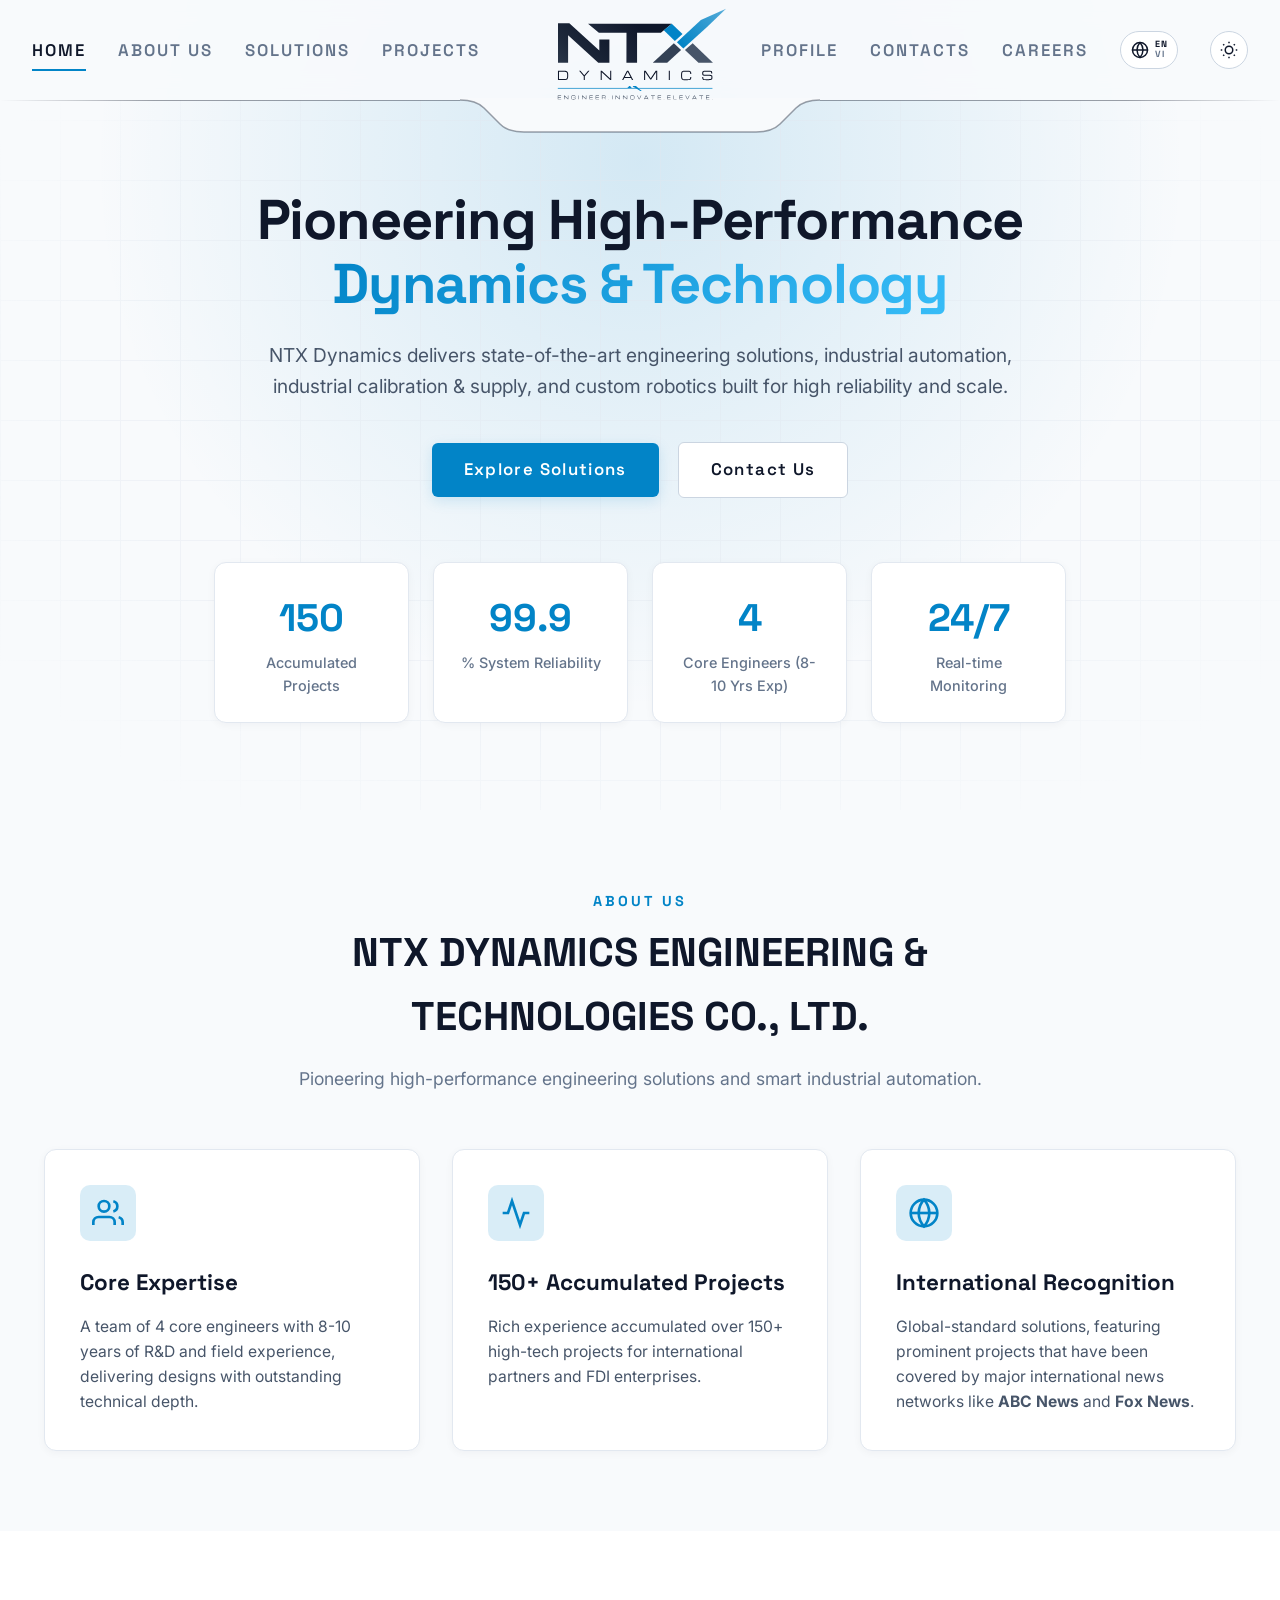
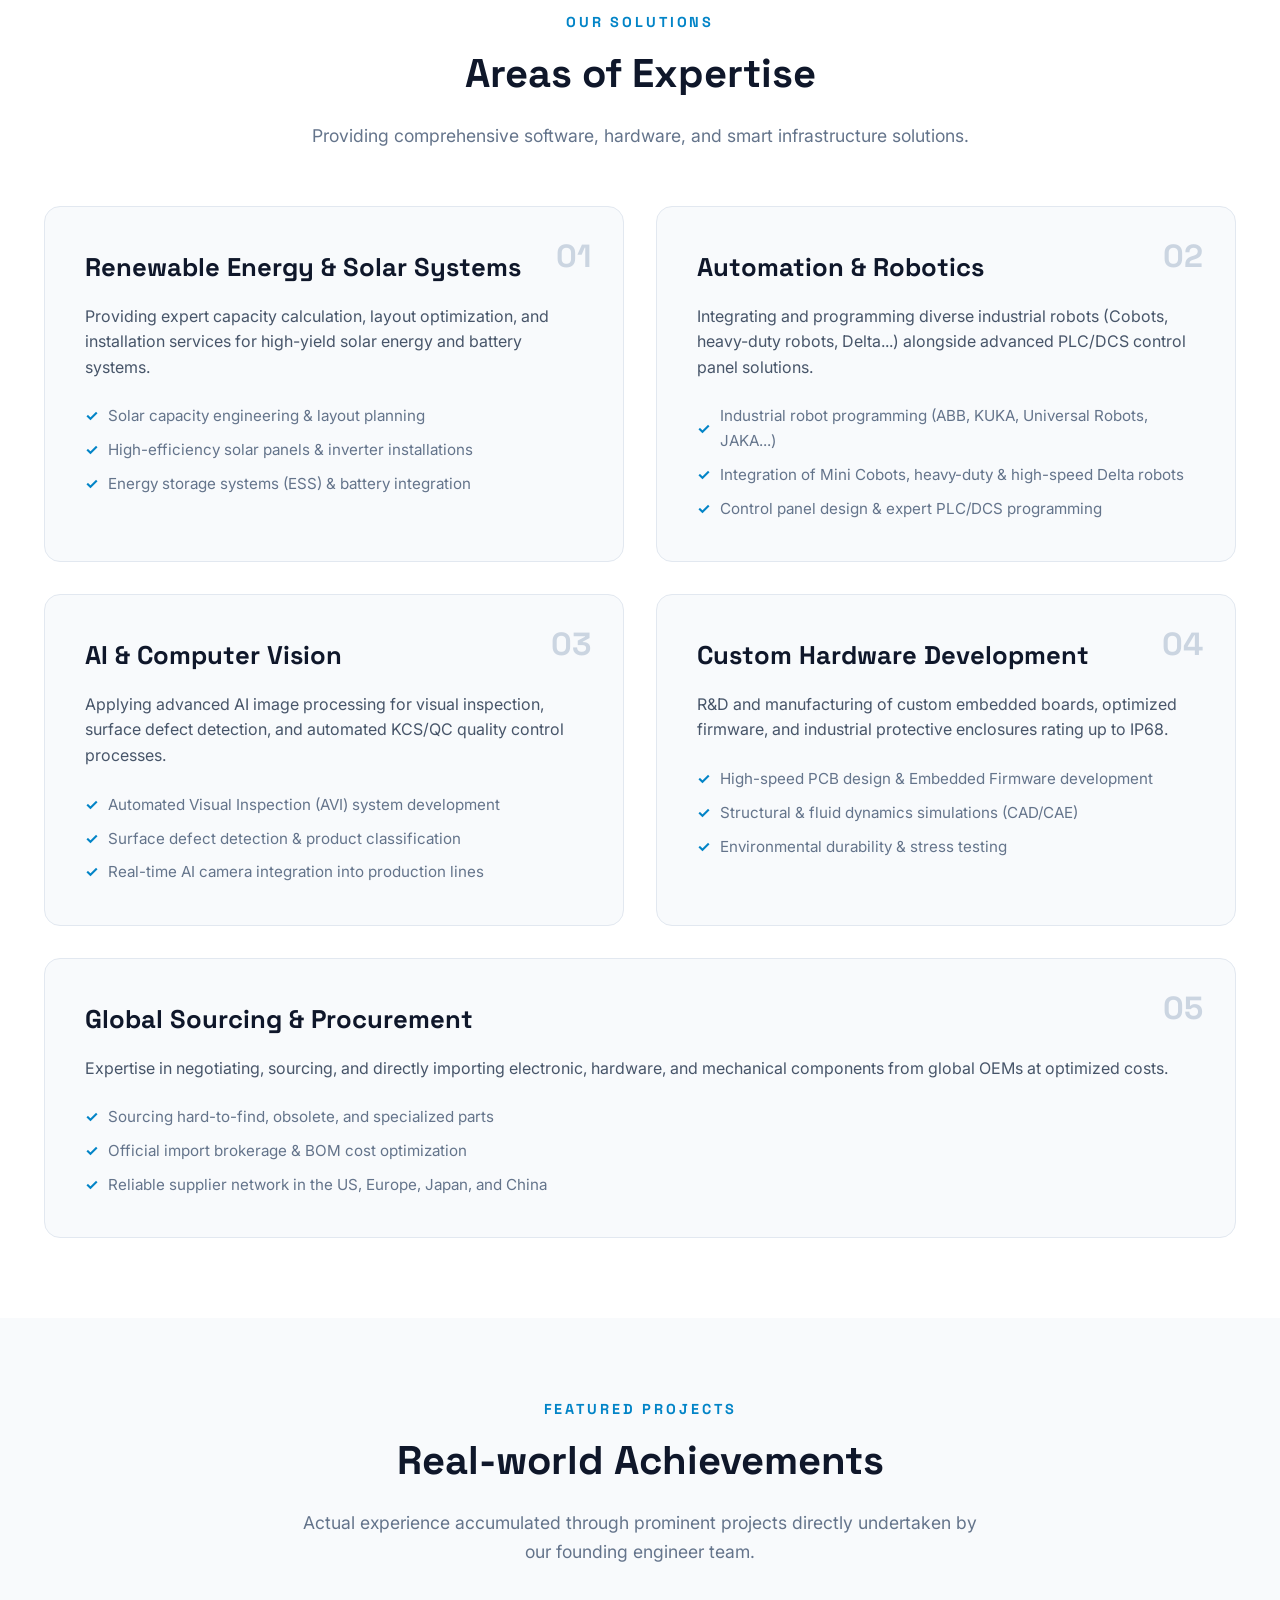
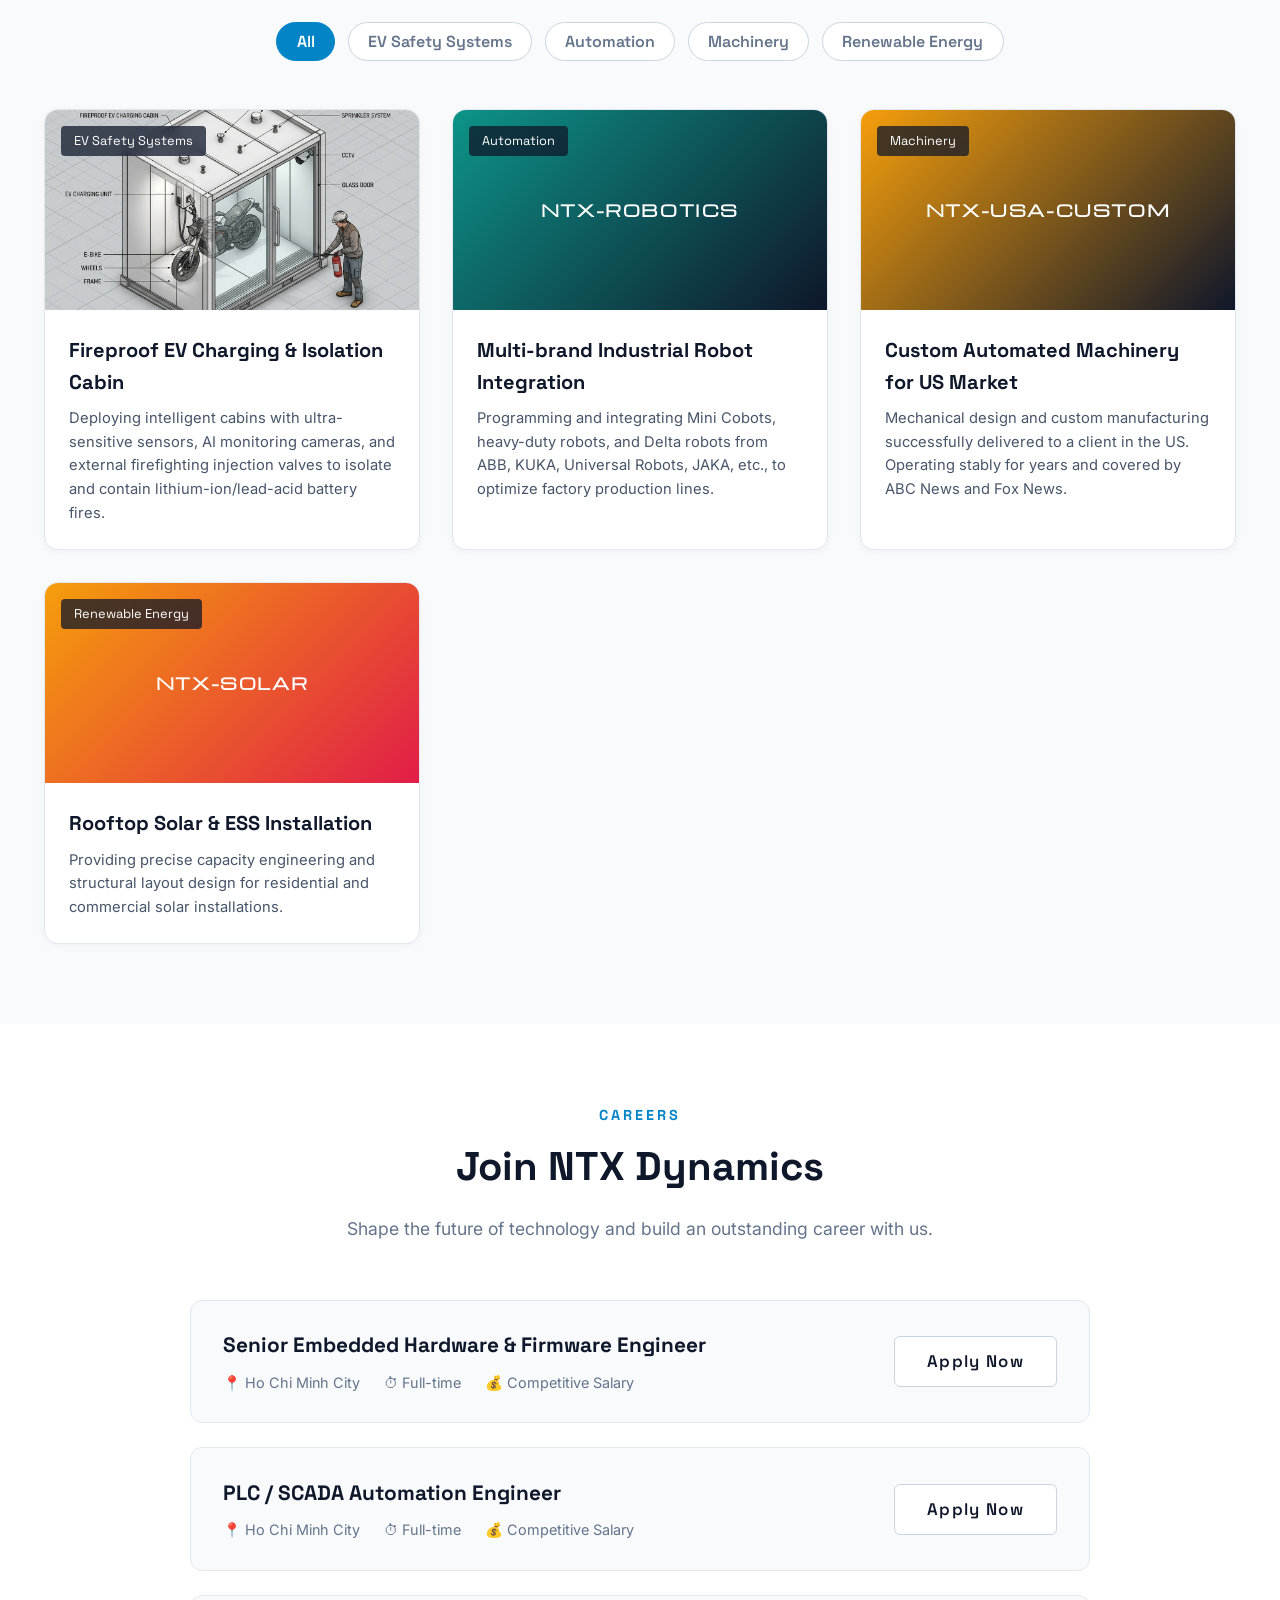
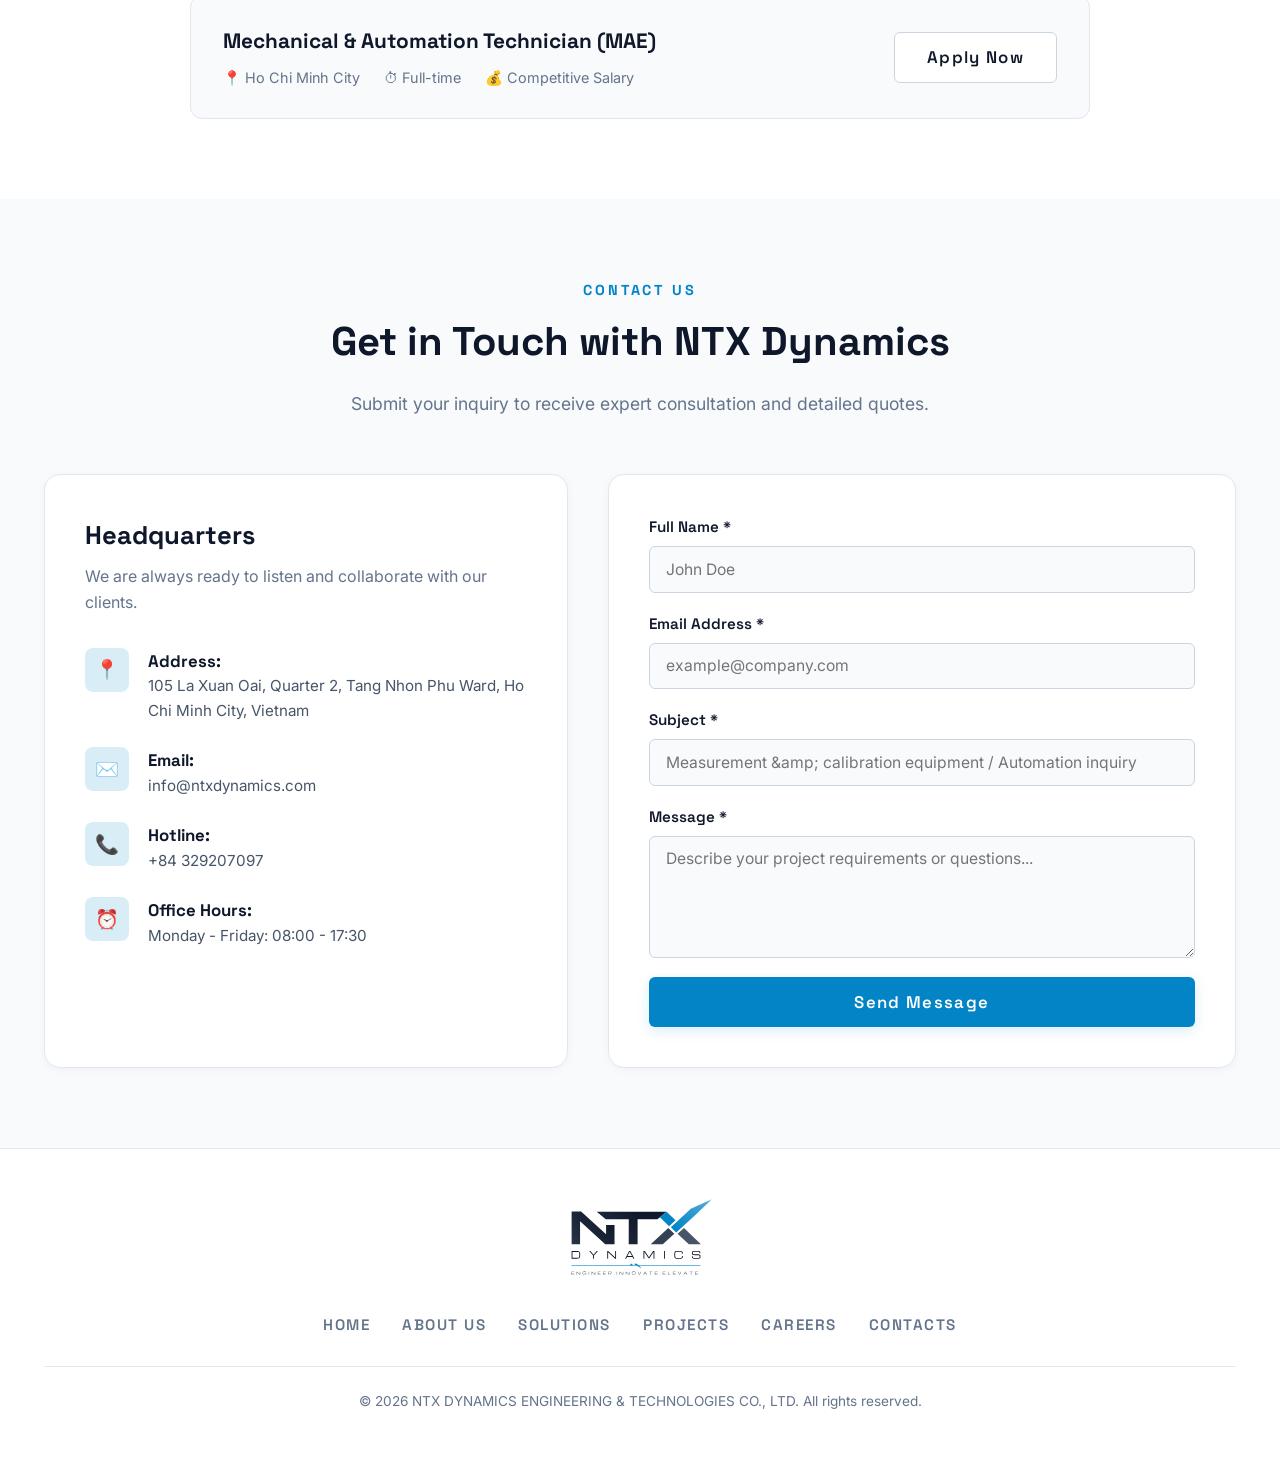
==== commit b62d4d8d: "Add files via upload" ====
--- a/index.html
+++ b/index.html
@@ -53,10 +53,10 @@
           <svg class="sun-icon" viewBox="0 0 24 24" width="18" height="18" fill="none" stroke="currentColor" stroke-width="2"><circle cx="12" cy="12" r="5"></circle><path d="M12 1v2M12 21v2M4.22 4.22l1.42 1.42M18.36 18.36l1.42 1.42M1 12h2M21 12h2M4.22 19.78l1.42-1.42M18.36 5.64l1.42-1.42"></path></svg>
           <svg class="moon-icon" viewBox="0 0 24 24" width="18" height="18" fill="none" stroke="currentColor" stroke-width="2"><path d="M21 12.79A9 9 0 1 1 11.21 3 7 7 0 0 0 21 12.79z"></path></svg>
         </button>
-        <button id="mobile-menu-btn" class="mobile-menu-btn" aria-label="Open Navigation Menu">
-          <span></span><span></span><span></span>
-        </button>
       </nav>
+      <button id="mobile-menu-btn" class="mobile-menu-btn" aria-label="Open Navigation Menu">
+        <span></span><span></span><span></span>
+      </button>
     </div>
 
     <!-- HEADER NOTCH BORDER LINE (45° SLOPES, ROUNDED CORNERS, FADED EDGES) -->
@@ -86,6 +86,27 @@
       <li><a href="#contacts" class="mobile-link" data-i18n="nav_contacts">CONTACTS</a></li>
       <li><a href="#careers" class="mobile-link" data-i18n="nav_careers">CAREERS</a></li>
     </ul>
+    
+    <div class="mobile-drawer-actions">
+      <!-- MOBILE LANGUAGE SWITCHER -->
+      <button id="mobile-lang-toggle" class="lang-toggle-btn" title="Switch Language / Chọn ngôn ngữ">
+        <svg class="globe-icon" viewBox="0 0 24 24" width="18" height="18" fill="none" stroke="currentColor" stroke-width="2" stroke-linecap="round" stroke-linejoin="round">
+          <circle cx="12" cy="12" r="10"></circle>
+          <line x1="2" y1="12" x2="22" y2="12"></line>
+          <path d="M12 2a15.3 15.3 0 0 1 4 10 15.3 15.3 0 0 1-4 10 15.3 15.3 0 0 1-4-10 15.3 15.3 0 0 1 4-10z"></path>
+        </svg>
+        <div class="lang-text-stack">
+          <span class="lang-en active">EN</span>
+          <span class="lang-vi">VI</span>
+        </div>
+      </button>
+
+      <!-- MOBILE THEME TOGGLE -->
+      <button id="mobile-theme-toggle" class="theme-toggle-btn" title="Toggle light/dark mode">
+        <svg class="sun-icon" viewBox="0 0 24 24" width="18" height="18" fill="none" stroke="currentColor" stroke-width="2"><circle cx="12" cy="12" r="5"></circle><path d="M12 1v2M12 21v2M4.22 4.22l1.42 1.42M18.36 18.36l1.42 1.42M1 12h2M21 12h2M4.22 19.78l1.42-1.42M18.36 5.64l1.42-1.42"></path></svg>
+        <svg class="moon-icon" viewBox="0 0 24 24" width="18" height="18" fill="none" stroke="currentColor" stroke-width="2"><path d="M21 12.79A9 9 0 1 1 11.21 3 7 7 0 0 0 21 12.79z"></path></svg>
+      </button>
+    </div>
   </div>
 
   <!-- MAIN CONTENT -->
@@ -116,7 +137,7 @@
             <div class="metric-label" data-i18n="metric_reliability">% System Reliability</div>
           </div>
           <div class="metric-card">
-            <div class="metric-number" data-target="5">0</div>
+            <div class="metric-number" data-target="4">0</div>
             <div class="metric-label" data-i18n="metric_engineers">Core Engineers (8-10 Yrs Exp)</div>
           </div>
           <div class="metric-card">
@@ -176,12 +197,12 @@
         <div class="solutions-grid">
           <div class="solution-card">
             <div class="solution-badge">01</div>
-            <h3 data-i18n="sol1_title">Calibration &amp; Measurement</h3>
-            <p data-i18n="sol1_desc">Providing complete laboratory measurement instruments, environmental pollution analysis equipment, and high-precision industrial calibration services.</p>
+            <h3 data-i18n="sol1_title">Renewable Energy &amp; Solar Systems</h3>
+            <p data-i18n="sol1_desc">Providing expert capacity calculation, layout optimization, and installation services for high-yield solar energy and battery systems.</p>
             <ul class="solution-list">
-              <li data-i18n="sol1_li1">Pollution monitoring instruments (noise, light, PM2.5...)</li>
-              <li data-i18n="sol1_li2">Lab &amp; electrical testing equipment (oscilloscopes, power meters...)</li>
-              <li data-i18n="sol1_li3">Industrial sensor &amp; instrument calibration services</li>
+              <li data-i18n="sol1_li1">Solar capacity engineering &amp; layout planning</li>
+              <li data-i18n="sol1_li2">High-efficiency solar panels &amp; inverter installations</li>
+              <li data-i18n="sol1_li3">Energy storage systems (ESS) &amp; battery integration</li>
             </ul>
           </div>
 
@@ -244,22 +265,21 @@
         <!-- Filter Controls -->
         <div class="project-filters">
           <button class="filter-btn active" data-filter="all" data-i18n="filter_all">All</button>
-          <button class="filter-btn" data-filter="calibration" data-i18n="filter_calibration">Calibration &amp; Measurement</button>
+          <button class="filter-btn" data-filter="safety" data-i18n="filter_safety">EV Safety Systems</button>
           <button class="filter-btn" data-filter="automation" data-i18n="filter_automation">Automation</button>
           <button class="filter-btn" data-filter="machinery" data-i18n="filter_machinery">Machinery</button>
+          <button class="filter-btn" data-filter="energy" data-i18n="filter_energy">Renewable Energy</button>
         </div>
 
         <div class="projects-grid">
-          <div class="project-card" data-category="calibration">
+          <div class="project-card" data-category="safety">
             <div class="project-img-box">
-              <div class="project-img-placeholder calib-bg">
-                <span>NTX-CALIB-01</span>
-              </div>
-              <span class="project-category" data-i18n="filter_calibration">Calibration &amp; Measurement</span>
+              <img src="ev_charging_cabin.jpg" alt="Fireproof EV Charging Cabin" style="width: 100%; height: 100%; object-fit: cover; display: block;" />
+              <span class="project-category" data-i18n="filter_safety">EV Safety Systems</span>
             </div>
             <div class="project-content">
-              <h3 data-i18n="proj1_title">Lab Equipment Calibration for FDI Factory</h3>
-              <p data-i18n="proj1_desc">Comprehensive supply and periodic calibration of oscilloscopes, multimeters, power meters, and industrial pollution measurement instruments.</p>
+              <h3 data-i18n="proj1_title">Fireproof EV Charging &amp; Isolation Cabin</h3>
+              <p data-i18n="proj1_desc">Deploying intelligent cabins with ultra-sensitive sensors, AI monitoring cameras, and external firefighting injection valves to isolate and contain lithium-ion/lead-acid battery fires.</p>
             </div>
           </div>
 
@@ -286,6 +306,19 @@
             <div class="project-content">
               <h3 data-i18n="proj3_title">Custom Automated Machinery for US Market</h3>
               <p data-i18n="proj3_desc">Mechanical design and custom manufacturing successfully delivered to a client in the US. Operating stably for years and covered by ABC News and Fox News.</p>
+            </div>
+          </div>
+
+          <div class="project-card" data-category="energy">
+            <div class="project-img-box">
+              <div class="project-img-placeholder energy-bg">
+                <span>NTX-SOLAR</span>
+              </div>
+              <span class="project-category" data-i18n="filter_energy">Renewable Energy</span>
+            </div>
+            <div class="project-content">
+              <h3 data-i18n="proj4_title">Rooftop Solar &amp; ESS Installation</h3>
+              <p data-i18n="proj4_desc">Providing precise capacity engineering and structural layout design for residential and commercial solar installations.</p>
             </div>
           </div>
         </div>
@@ -328,14 +361,14 @@
 
           <div class="job-card">
             <div class="job-info">
-              <h3 data-i18n="job3_title">Sales Engineer - Measurement &amp; Calibration Equipment</h3>
+              <h3 data-i18n="job3_title">Mechanical &amp; Automation Technician (MAE)</h3>
               <div class="job-meta">
                 <span data-i18n="job3_city">📍 Ho Chi Minh City</span>
                 <span data-i18n="job3_type">⏱ Full-time</span>
-                <span data-i18n="job3_salary">💰 Base Salary + Attractive Commission</span>
-              </div>
-            </div>
-            <button class="btn btn-outline apply-btn" data-job="Sales Engineer - Calibration" data-i18n="btn_apply">Apply Now</button>
+                <span data-i18n="job3_salary">💰 Competitive Salary</span>
+              </div>
+            </div>
+            <button class="btn btn-outline apply-btn" data-job="MAE Technician" data-i18n="btn_apply">Apply Now</button>
           </div>
         </div>
       </div>
--- a/styles.css
+++ b/styles.css
@@ -71,6 +71,7 @@
 html {
   scroll-behavior: smooth;
   font-size: 16px;
+  overflow-x: hidden;
 }
 
 body {
@@ -354,20 +355,23 @@
 .mobile-nav-drawer {
   position: fixed;
   top: 0;
-  right: -320px;
+  right: 0;
+  transform: translateX(100%);
   width: 300px;
   height: 100vh;
   background: var(--bg-card);
   z-index: 1100;
   padding: 2rem;
   box-shadow: var(--shadow-lg);
-  transition: right var(--transition-normal);
+  transition: transform var(--transition-normal);
   display: flex;
   flex-direction: column;
+  visibility: hidden;
 }
 
 .mobile-nav-drawer.open {
-  right: 0;
+  transform: translateX(0);
+  visibility: visible;
 }
 
 .mobile-nav-overlay.open {
@@ -412,6 +416,23 @@
 .mobile-link.active,
 .mobile-link:hover {
   color: var(--accent-blue);
+}
+
+.mobile-drawer-actions {
+  margin-top: auto;
+  padding-top: 1.5rem;
+  border-top: 1px solid var(--border-light);
+  display: flex;
+  gap: 1rem;
+  align-items: center;
+  justify-content: flex-start;
+}
+
+.mobile-drawer-actions .lang-toggle-btn,
+.mobile-drawer-actions .theme-toggle-btn {
+  display: flex;
+  background: var(--bg-primary);
+  border: 1px solid var(--border-color);
 }
 
 /* 4. HERO SECTION */
@@ -801,6 +822,7 @@
 .calib-bg { background: linear-gradient(135deg, #0284c7, #0f172a); }
 .auto-bg { background: linear-gradient(135deg, #0d9488, #0f172a); }
 .machine-bg { background: linear-gradient(135deg, #f59e0b, #0f172a); }
+.energy-bg { background: linear-gradient(135deg, #f59e0b, #e11d48); }
 
 .project-category {
   position: absolute;
@@ -1106,11 +1128,34 @@
 }
 
 /* 13. RESPONSIVE MEDIA QUERIES */
+@media (max-width: 1200px) {
+  .header-inner {
+    padding: 0 1rem;
+  }
+  .nav-group {
+    gap: 1rem;
+  }
+  .nav-link {
+    font-size: 0.95rem;
+    letter-spacing: 0.08em;
+  }
+  .theme-toggle-btn,
+  .lang-toggle-btn {
+    padding: 4px 8px;
+  }
+}
+
 @media (max-width: 1024px) {
   .hero-title { font-size: 2.8rem; }
   .metrics-grid { grid-template-columns: repeat(2, 1fr); }
   .about-grid { grid-template-columns: repeat(2, 1fr); }
   .projects-grid { grid-template-columns: repeat(2, 1fr); }
+  .solutions-grid {
+    grid-template-columns: 1fr;
+  }
+  .solution-card.full-width {
+    grid-column: span 1;
+  }
 }
 
 @media (max-width: 768px) {
@@ -1127,6 +1172,7 @@
   
   .header-inner {
     justify-content: space-between;
+    padding: 0 1rem;
   }
   
   .notch-center-container {
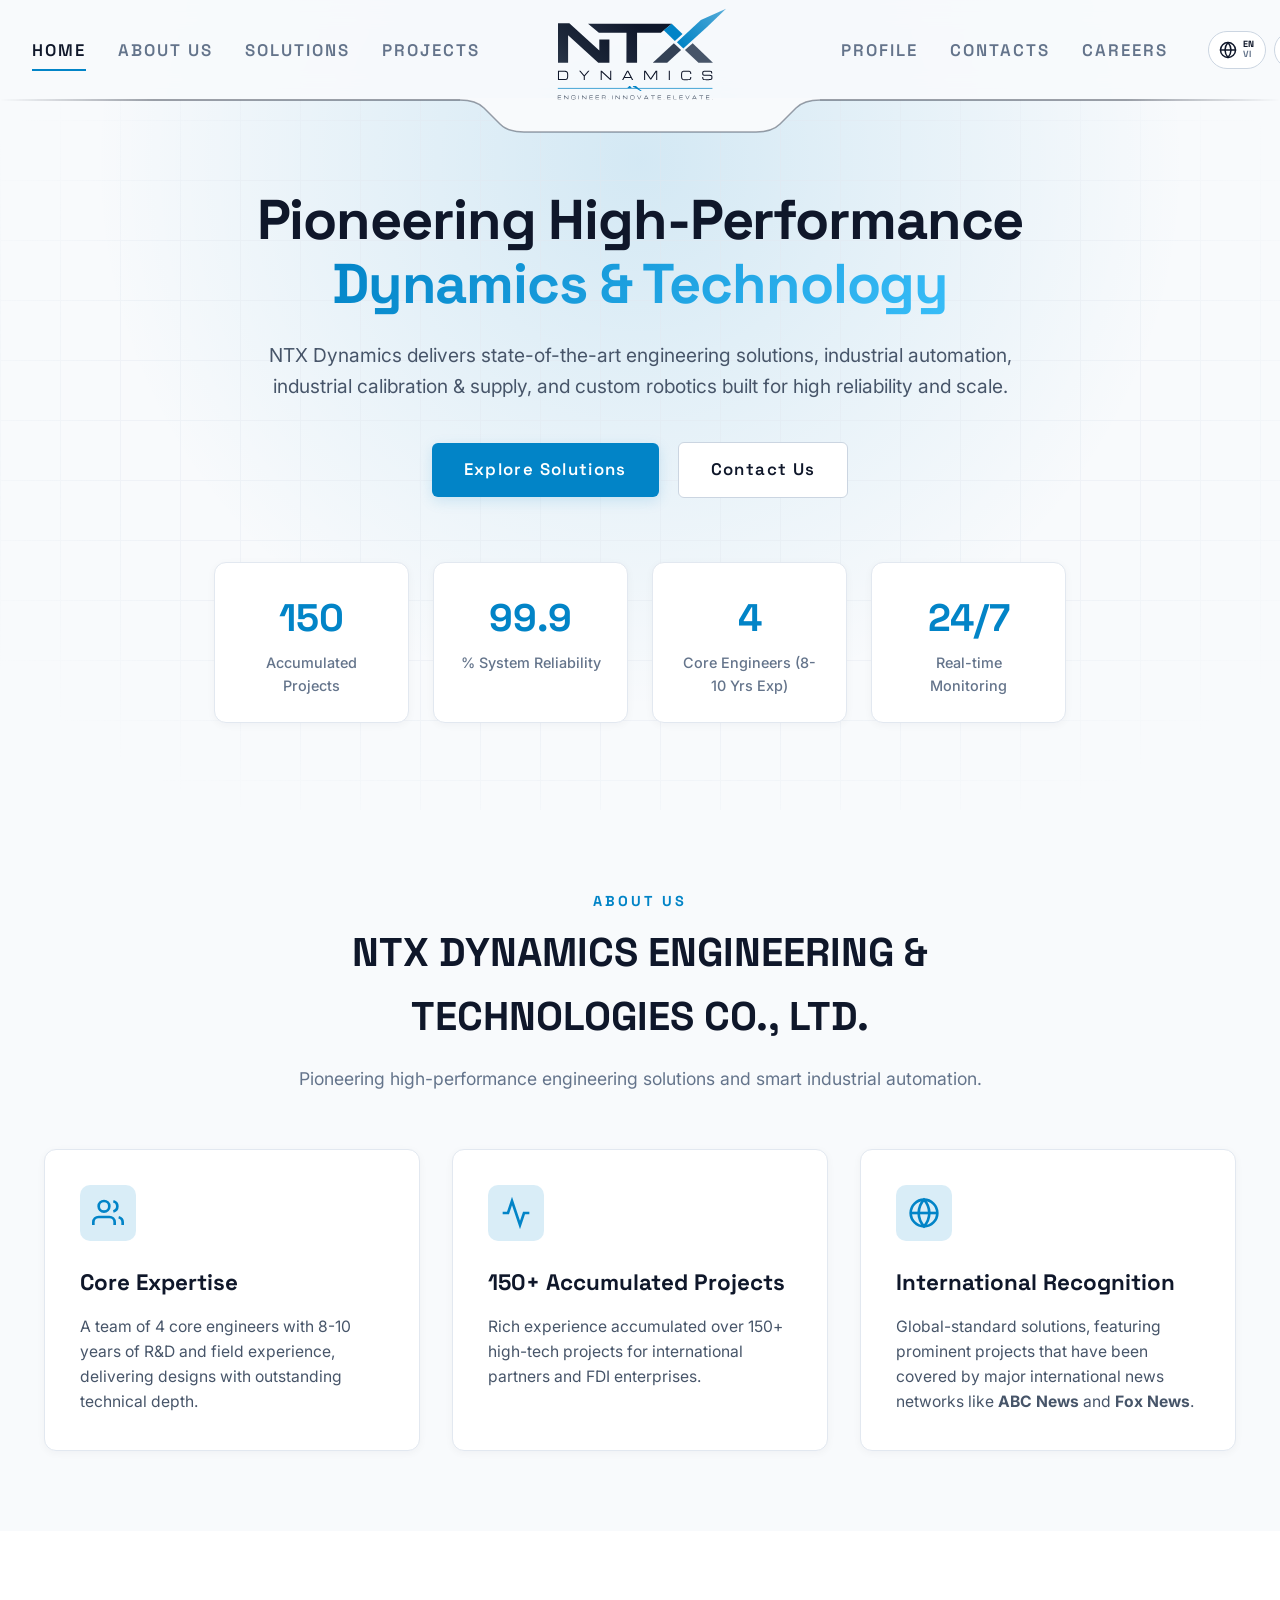
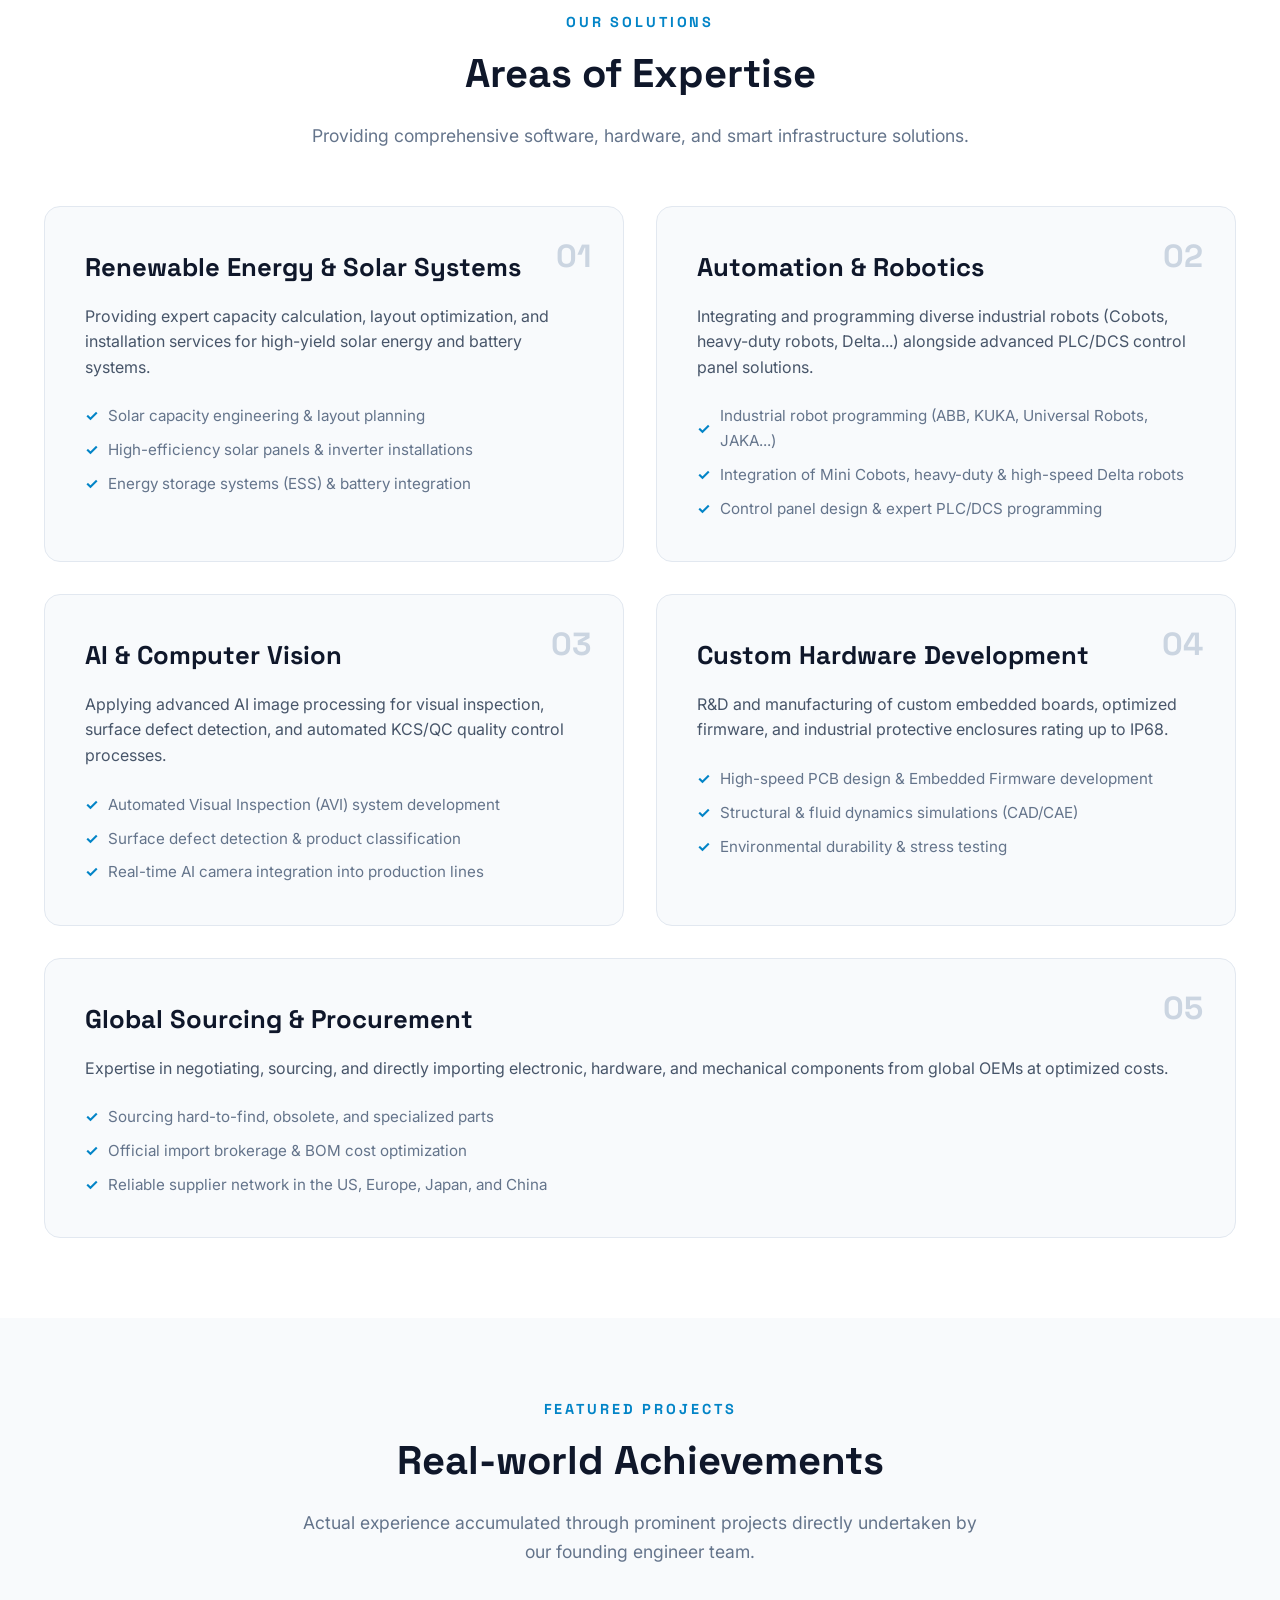
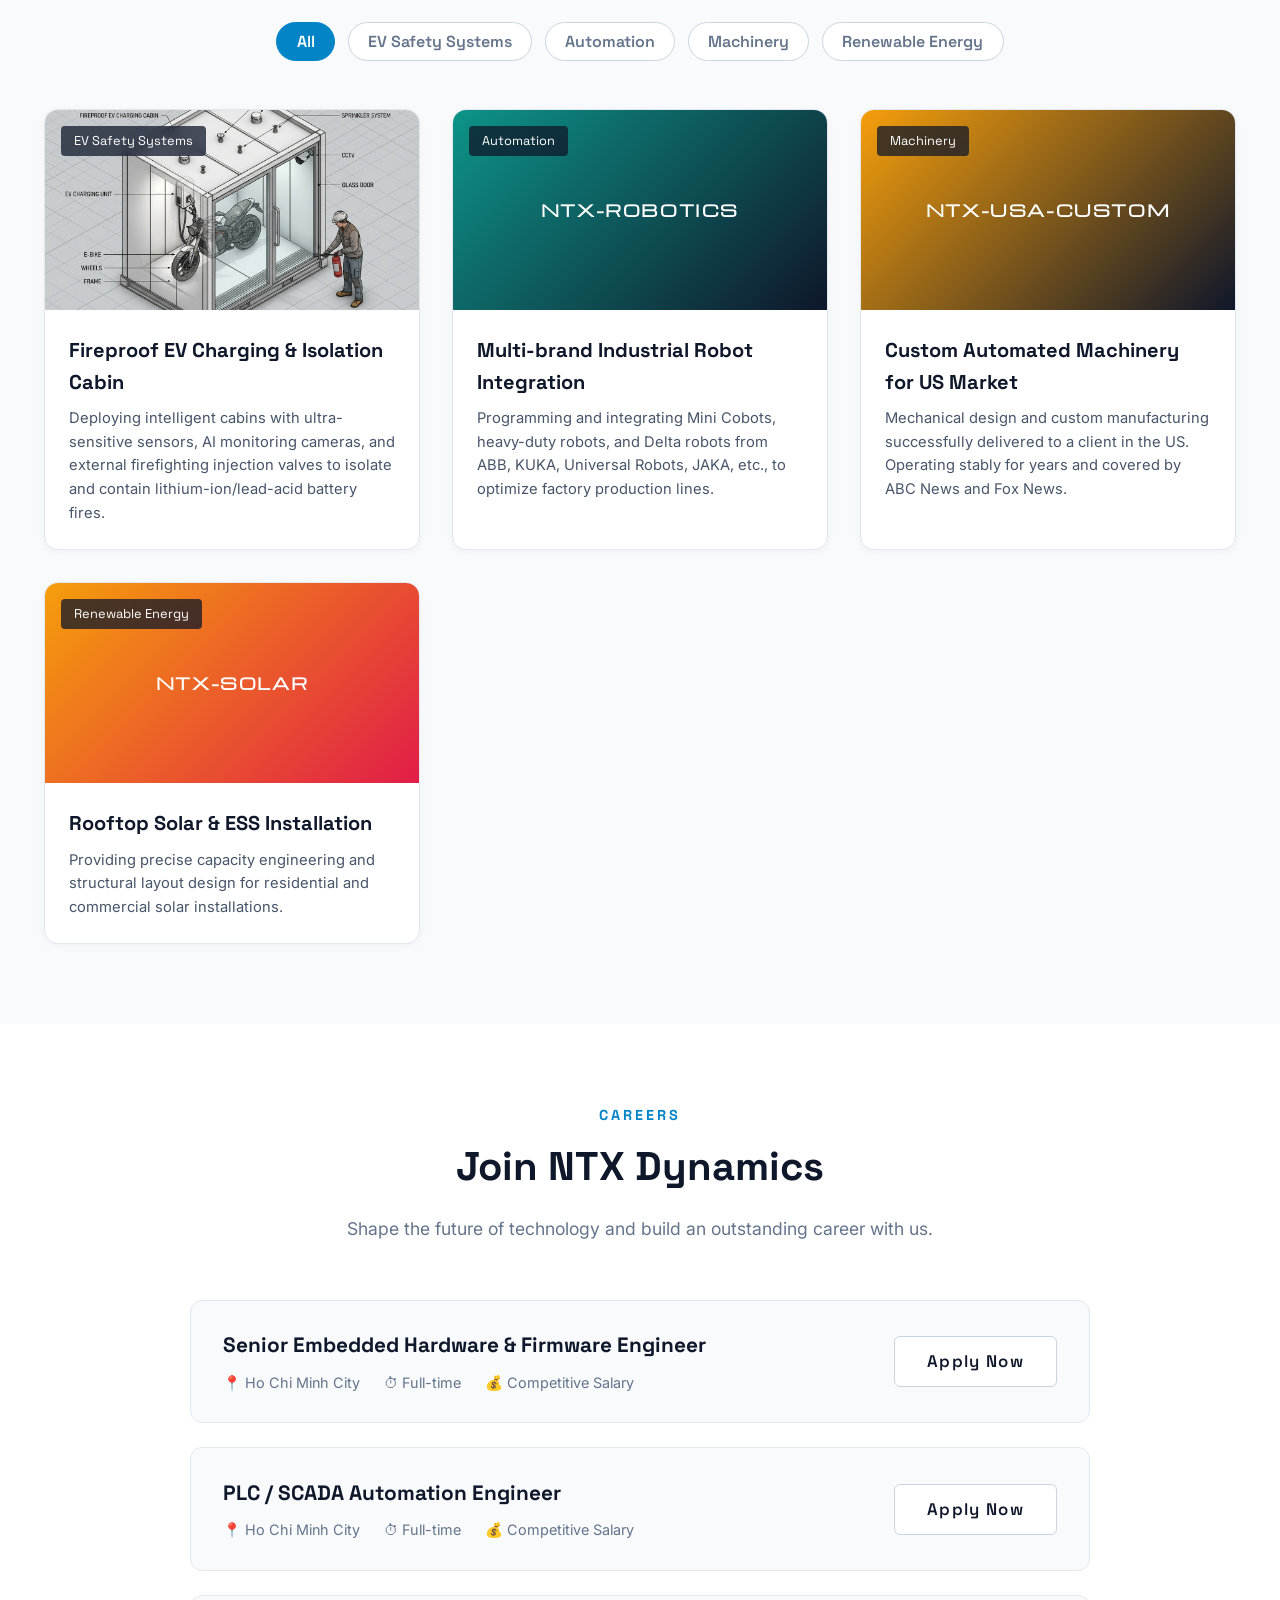
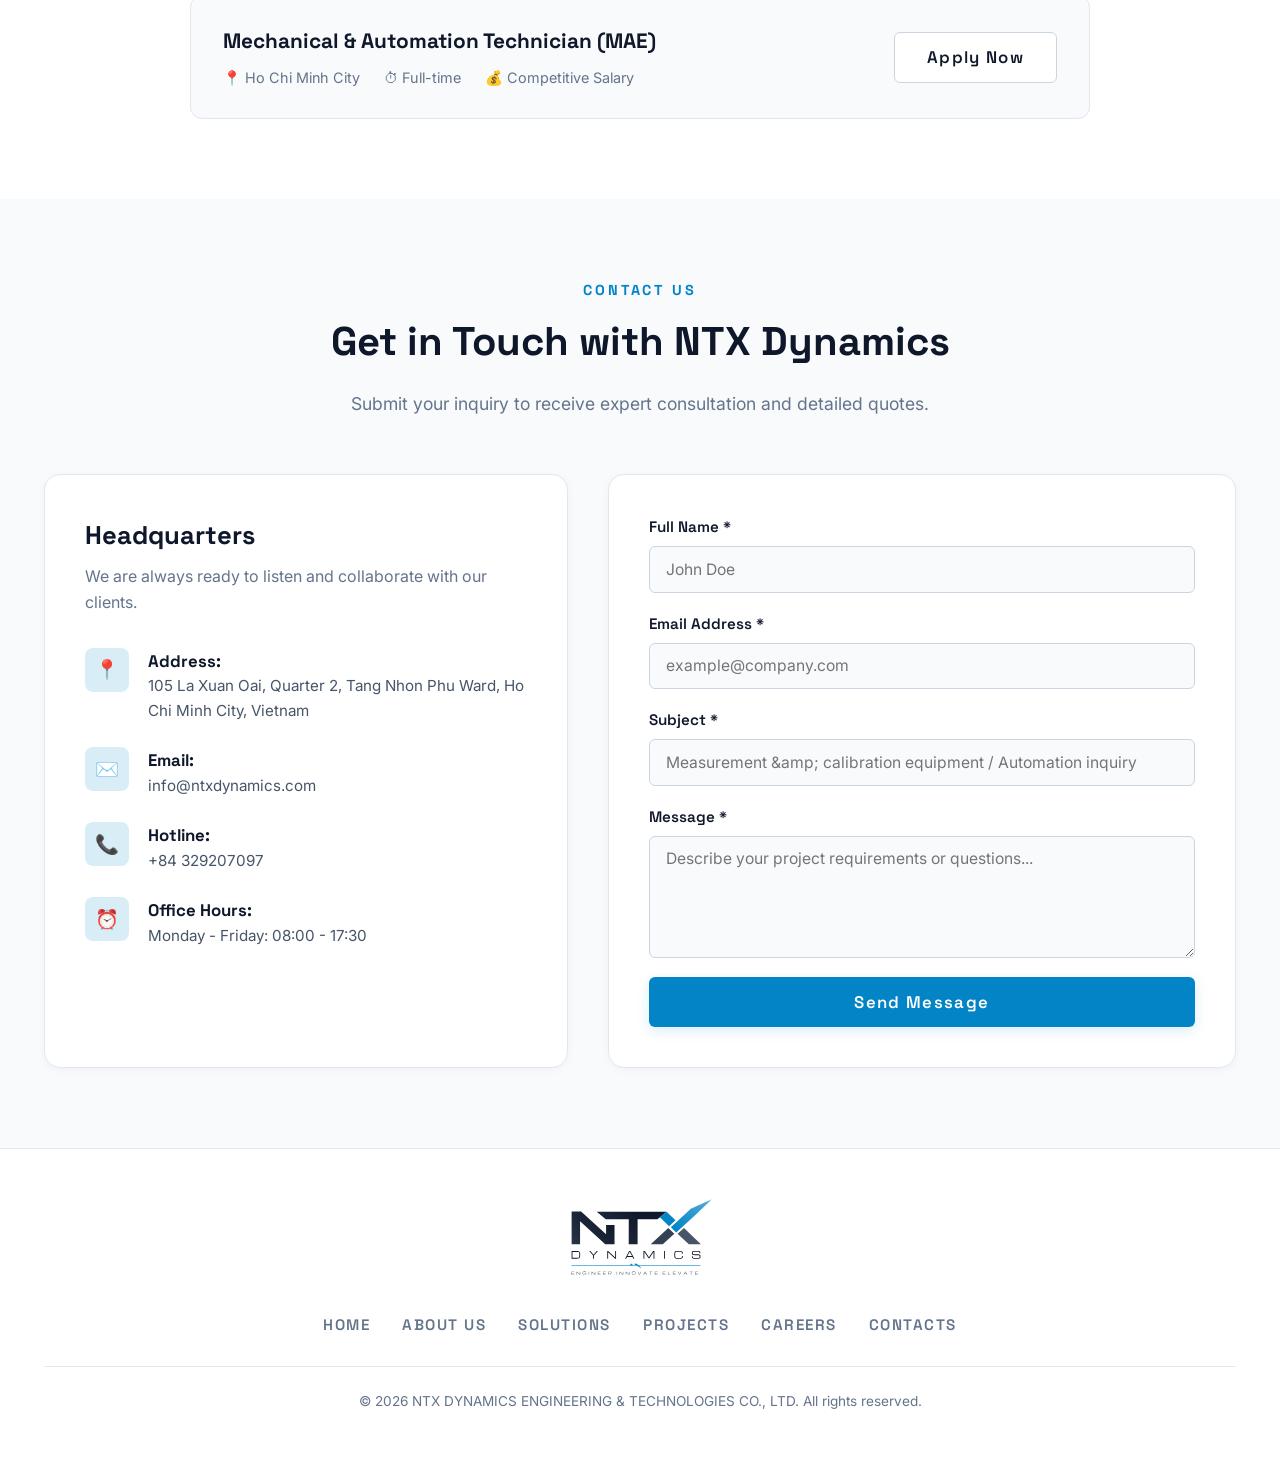
==== commit 220f9e6b: "Add files via upload" ====
--- a/index.html
+++ b/index.html
@@ -10,6 +10,7 @@
   <link rel="preconnect" href="https://fonts.gstatic.com" crossorigin>
   <link href="https://fonts.googleapis.com/css2?family=Inter:wght@300;400;500;600;700&family=Michroma&family=Space+Grotesk:wght@500;600;700&display=swap" rel="stylesheet">
   <link rel="stylesheet" href="styles.css" />
+  <link rel="icon" type="image/svg+xml" href="favicon.svg" />
 </head>
 <body class="light-theme">
 
@@ -23,6 +24,8 @@
         <a href="#projects" class="nav-link" data-i18n="nav_projects">PROJECTS</a>
       </nav>
 
+      <div class="header-center-spacer"></div>
+
       <div class="notch-center-container">
         <div class="notch-frame">
           <a href="#home" class="notch-logo-link" title="NTX Dynamics">
@@ -35,7 +38,10 @@
         <a href="profile.html" class="nav-link" data-i18n="nav_profile">PROFILE</a>
         <a href="#contacts" class="nav-link" data-i18n="nav_contacts">CONTACTS</a>
         <a href="#careers" class="nav-link" data-i18n="nav_careers">CAREERS</a>
-        
+      </nav>
+
+      <!-- HEADER ACTIONS (LANG, THEME, MOBILE MENU) -->
+      <div class="header-actions">
         <!-- LANGUAGE SWITCHER -->
         <button id="lang-toggle" class="lang-toggle-btn" title="Switch Language / Chọn ngôn ngữ">
           <svg class="globe-icon" viewBox="0 0 24 24" width="18" height="18" fill="none" stroke="currentColor" stroke-width="2" stroke-linecap="round" stroke-linejoin="round">
@@ -49,14 +55,16 @@
           </div>
         </button>
 
+        <!-- THEME TOGGLE -->
         <button id="theme-toggle" class="theme-toggle-btn" title="Toggle light/dark mode">
           <svg class="sun-icon" viewBox="0 0 24 24" width="18" height="18" fill="none" stroke="currentColor" stroke-width="2"><circle cx="12" cy="12" r="5"></circle><path d="M12 1v2M12 21v2M4.22 4.22l1.42 1.42M18.36 18.36l1.42 1.42M1 12h2M21 12h2M4.22 19.78l1.42-1.42M18.36 5.64l1.42-1.42"></path></svg>
           <svg class="moon-icon" viewBox="0 0 24 24" width="18" height="18" fill="none" stroke="currentColor" stroke-width="2"><path d="M21 12.79A9 9 0 1 1 11.21 3 7 7 0 0 0 21 12.79z"></path></svg>
         </button>
-      </nav>
-      <button id="mobile-menu-btn" class="mobile-menu-btn" aria-label="Open Navigation Menu">
-        <span></span><span></span><span></span>
-      </button>
+
+        <button id="mobile-menu-btn" class="mobile-menu-btn" aria-label="Open Navigation Menu">
+          <span></span><span></span><span></span>
+        </button>
+      </div>
     </div>
 
     <!-- HEADER NOTCH BORDER LINE (45° SLOPES, ROUNDED CORNERS, FADED EDGES) -->
@@ -87,26 +95,7 @@
       <li><a href="#careers" class="mobile-link" data-i18n="nav_careers">CAREERS</a></li>
     </ul>
     
-    <div class="mobile-drawer-actions">
-      <!-- MOBILE LANGUAGE SWITCHER -->
-      <button id="mobile-lang-toggle" class="lang-toggle-btn" title="Switch Language / Chọn ngôn ngữ">
-        <svg class="globe-icon" viewBox="0 0 24 24" width="18" height="18" fill="none" stroke="currentColor" stroke-width="2" stroke-linecap="round" stroke-linejoin="round">
-          <circle cx="12" cy="12" r="10"></circle>
-          <line x1="2" y1="12" x2="22" y2="12"></line>
-          <path d="M12 2a15.3 15.3 0 0 1 4 10 15.3 15.3 0 0 1-4 10 15.3 15.3 0 0 1-4-10 15.3 15.3 0 0 1 4-10z"></path>
-        </svg>
-        <div class="lang-text-stack">
-          <span class="lang-en active">EN</span>
-          <span class="lang-vi">VI</span>
-        </div>
-      </button>
-
-      <!-- MOBILE THEME TOGGLE -->
-      <button id="mobile-theme-toggle" class="theme-toggle-btn" title="Toggle light/dark mode">
-        <svg class="sun-icon" viewBox="0 0 24 24" width="18" height="18" fill="none" stroke="currentColor" stroke-width="2"><circle cx="12" cy="12" r="5"></circle><path d="M12 1v2M12 21v2M4.22 4.22l1.42 1.42M18.36 18.36l1.42 1.42M1 12h2M21 12h2M4.22 19.78l1.42-1.42M18.36 5.64l1.42-1.42"></path></svg>
-        <svg class="moon-icon" viewBox="0 0 24 24" width="18" height="18" fill="none" stroke="currentColor" stroke-width="2"><path d="M21 12.79A9 9 0 1 1 11.21 3 7 7 0 0 0 21 12.79z"></path></svg>
-      </button>
-    </div>
+
   </div>
 
   <!-- MAIN CONTENT -->
--- a/styles.css
+++ b/styles.css
@@ -135,6 +135,38 @@
   z-index: 5;
 }
 
+@media (min-width: 1025px) {
+  .nav-group {
+    flex: 1;
+  }
+  .nav-group.nav-left {
+    justify-content: flex-end;
+  }
+  .nav-group.nav-right {
+    justify-content: flex-start;
+  }
+}
+
+.header-center-spacer {
+  display: block;
+  width: 360px;
+  flex-shrink: 0;
+}
+
+@media (max-width: 1024px) {
+  .header-center-spacer {
+    display: none;
+  }
+}
+
+.header-actions {
+  display: flex;
+  align-items: center;
+  gap: 0.5rem; /* Keep language and theme toggles very close */
+  z-index: 10;
+  margin-left: 2.5rem; /* Keep them far from CAREERS */
+}
+
 .nav-link {
   font-family: var(--font-header);
   font-size: 1.05rem;
@@ -145,6 +177,7 @@
   position: relative;
   padding: 0.5rem 0;
   transition: color var(--transition-fast);
+  white-space: nowrap;
 }
 
 .nav-link:hover,
@@ -228,7 +261,7 @@
   flex: 1;
   height: 1.5px;
   background-color: var(--notch-line-color);
-  margin-top: 1.5px;
+  margin-top: 1.25px; /* Align perfectly with SVG M 0,2 (Y=2 center) */
   transition: background-color var(--transition-normal);
 }
 
@@ -770,6 +803,8 @@
   color: var(--text-muted);
   background: var(--bg-card);
   transition: all var(--transition-fast);
+  flex-shrink: 0;
+  white-space: nowrap;
 }
 
 .filter-btn.active,
@@ -1133,19 +1168,75 @@
     padding: 0 1rem;
   }
   .nav-group {
+    gap: 0.8rem;
+  }
+  .nav-link {
+    font-size: 0.9rem;
+    letter-spacing: 0.06em;
+  }
+  .header-center-spacer {
+    width: 180px;
+  }
+  .header-actions {
+    gap: 0.6rem;
+  }
+  .theme-toggle-btn {
+    width: 32px;
+    height: 32px;
+  }
+  .lang-toggle-btn {
+    height: 32px;
+    padding: 0 8px;
+    gap: 4px;
+  }
+  .lang-toggle-btn svg,
+  .theme-toggle-btn svg {
+    width: 15px;
+    height: 15px;
+  }
+  .lang-text-stack {
+    font-size: 7px;
+  }
+}
+
+@media (max-width: 1024px) {
+  /* Trigger mobile header below 1024px to prevent overlapping on tablets */
+  .nav-group { display: none; }
+  .mobile-menu-btn { display: flex; }
+  
+  .header-notch-line-wrapper {
+    display: none;
+  }
+
+  .header-actions {
+    margin-left: 0;
     gap: 1rem;
   }
-  .nav-link {
-    font-size: 0.95rem;
-    letter-spacing: 0.08em;
-  }
-  .theme-toggle-btn,
-  .lang-toggle-btn {
+
+  .site-header {
+    border-bottom: 1px solid var(--border-light);
+  }
+  
+  .header-inner {
+    justify-content: space-between;
+    padding: 0 1rem;
+  }
+  
+  .notch-center-container {
+    position: relative;
+    left: auto;
+    transform: none;
+    height: auto;
+  }
+  
+  .notch-frame {
     padding: 4px 8px;
   }
-}
-
-@media (max-width: 1024px) {
+
+  .header-logo {
+    height: 48px;
+  }
+
   .hero-title { font-size: 2.8rem; }
   .metrics-grid { grid-template-columns: repeat(2, 1fr); }
   .about-grid { grid-template-columns: repeat(2, 1fr); }
@@ -1159,43 +1250,27 @@
 }
 
 @media (max-width: 768px) {
-  .nav-group { display: none; }
-  .mobile-menu-btn { display: flex; }
-  
-  .header-notch-line-wrapper {
-    display: none;
-  }
-
-  .site-header {
-    border-bottom: 1px solid var(--border-light);
-  }
-  
-  .header-inner {
-    justify-content: space-between;
-    padding: 0 1rem;
-  }
-  
-  .notch-center-container {
-    position: relative;
-    left: auto;
-    transform: none;
-    height: auto;
-  }
-  
-  .notch-frame {
-    padding: 4px 8px;
-  }
-
-  .header-logo {
-    height: 48px;
-  }
-
   .hero-title { font-size: 2.2rem; }
   .about-grid { grid-template-columns: 1fr; }
   .solutions-grid { grid-template-columns: 1fr; }
   .projects-grid { grid-template-columns: 1fr; }
   .contacts-grid { grid-template-columns: 1fr; }
   
+  .project-filters {
+    justify-content: flex-start;
+    overflow-x: auto;
+    padding: 0.2rem 1.5rem 0.6rem 1.5rem;
+    margin-left: -1.5rem;
+    margin-right: -1.5rem;
+    scrollbar-width: none; /* Hide scrollbar Firefox */
+    -ms-overflow-style: none; /* Hide scrollbar IE/Edge */
+    -webkit-overflow-scrolling: touch; /* Smooth iOS scroll */
+  }
+
+  .project-filters::-webkit-scrollbar {
+    display: none; /* Hide scrollbar Chrome/Safari */
+  }
+  
   .job-card {
     flex-direction: column;
     align-items: flex-start;
